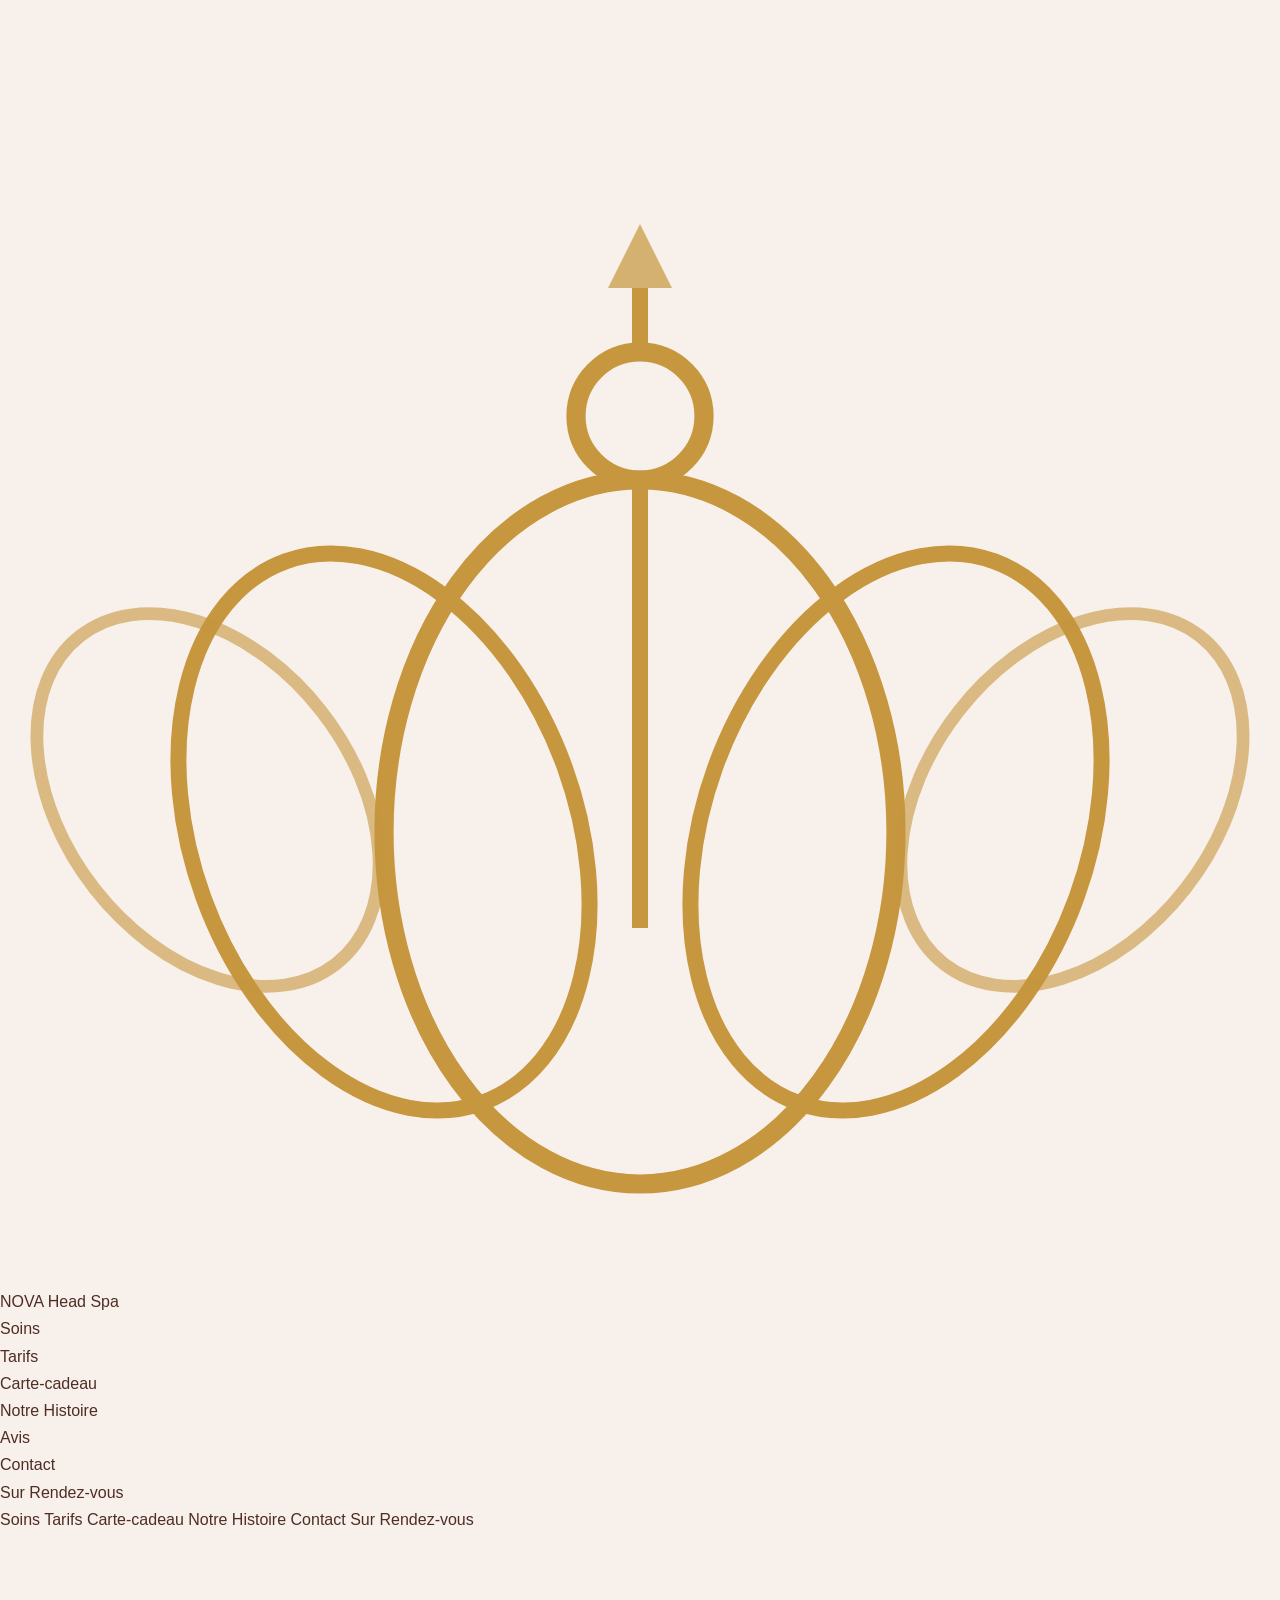
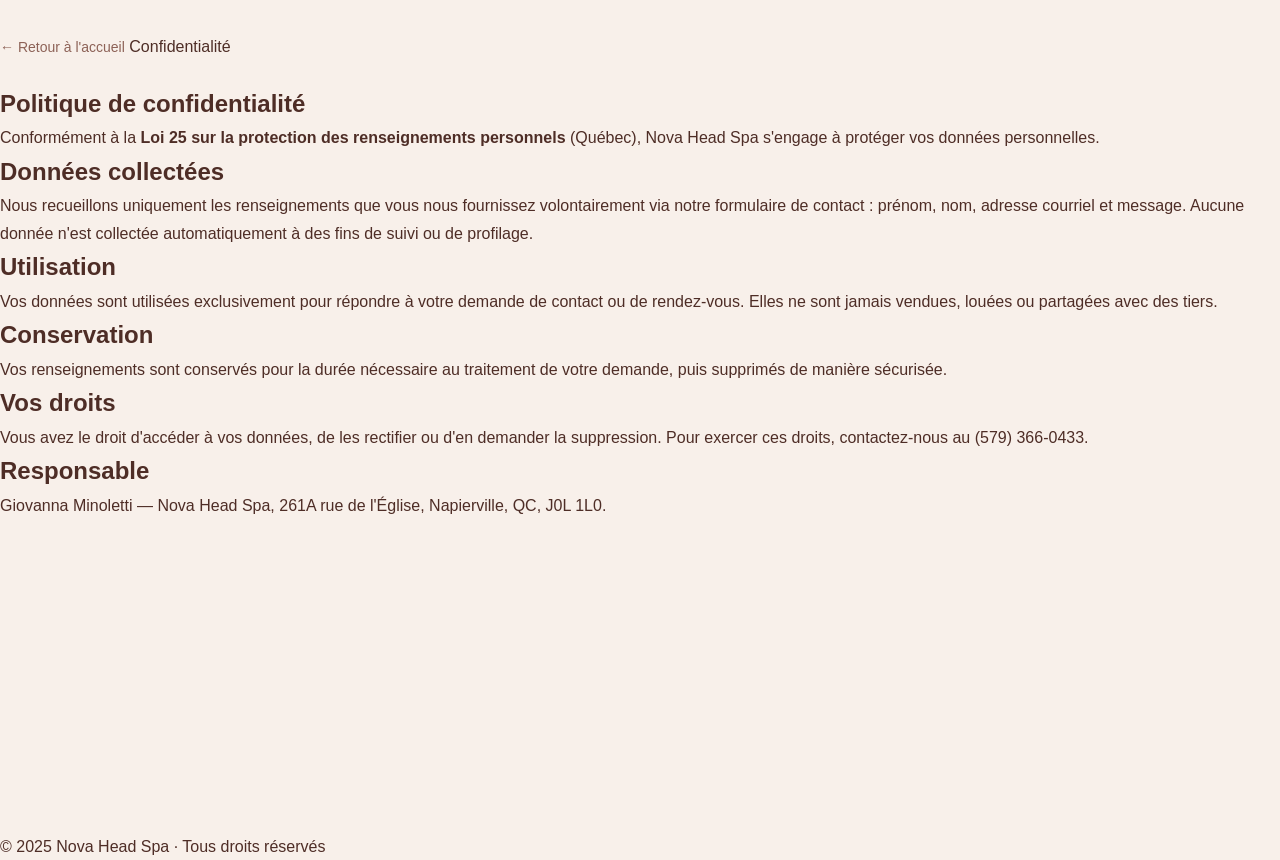
==== confidentialite.html @ 14bf9e66 "Redesign complet Nova Head Spa v3 - Hero vidéo cinématique head spa (autoplay, loop, muted) - Palett" ====
<!DOCTYPE html>
<html lang="fr">
<head>
<meta charset="UTF-8">
<meta name="viewport" content="width=device-width, initial-scale=1.0">
<title>Politique de confidentialité | Nova Head Spa</title>
<meta name="description" content="Politique de confidentialité de Nova Head Spa — Conformité Loi 25 (Québec). Protection de vos renseignements personnels.">
<link rel="preconnect" href="https://fonts.googleapis.com">
<link href="https://fonts.googleapis.com/css2?family=Playfair+Display:ital,wght@0,400;0,600;0,700;1,400&family=Great+Vibes&family=Josefin+Sans:wght@100;200;300;400&display=swap" rel="stylesheet">
<link rel="stylesheet" href="css/style.css">
</head>
<body>

<a href="#main-content" class="skip-link">Aller au contenu principal</a>

<!-- NAV -->
<nav id="nav" class="scrolled" aria-label="Navigation principale">
  <a href="index.html" class="nav-brand" aria-label="Nova Head Spa — Accueil">
    <div class="nav-lotus">
      <svg viewBox="0 0 80 80" fill="none" xmlns="http://www.w3.org/2000/svg" aria-hidden="true">
        <ellipse cx="40" cy="52" rx="16" ry="22" fill="none" stroke="#C6973F" stroke-width="1.2"/>
        <ellipse cx="24" cy="52" rx="12" ry="18" transform="rotate(-20 24 52)" fill="none" stroke="#C6973F" stroke-width="1"/>
        <ellipse cx="56" cy="52" rx="12" ry="18" transform="rotate(20 56 52)" fill="none" stroke="#C6973F" stroke-width="1"/>
        <ellipse cx="13" cy="50" rx="9" ry="13" transform="rotate(-38 13 50)" fill="none" stroke="#C6973F" stroke-width="0.8" opacity="0.6"/>
        <ellipse cx="67" cy="50" rx="9" ry="13" transform="rotate(38 67 50)" fill="none" stroke="#C6973F" stroke-width="0.8" opacity="0.6"/>
        <line x1="40" y1="30" x2="40" y2="58" stroke="#C6973F" stroke-width="1"/>
        <circle cx="40" cy="26" r="4" fill="none" stroke="#C6973F" stroke-width="1.2"/>
        <line x1="40" y1="22" x2="40" y2="18" stroke="#C6973F" stroke-width="1"/>
        <polygon points="40,14 42,18 38,18" fill="#C6973F" opacity="0.7"/>
      </svg>
    </div>
    <div class="nav-wordmark">
      <span class="nav-nova">NOVA</span>
      <span class="nav-headspa">Head Spa</span>
    </div>
  </a>
  <ul class="nav-links">
    <li><a href="index.html#services">Soins</a></li>
    <li><a href="index.html#tarifs">Tarifs</a></li>
    <li><a href="index.html#cadeau">Carte-cadeau</a></li>
    <li><a href="index.html#apropos">Notre Histoire</a></li>
    <li><a href="index.html#temoignages">Avis</a></li>
    <li><a href="index.html#contact">Contact</a></li>
  </ul>
  <a href="index.html#reservation" class="nav-rdv">Sur Rendez-vous</a>
  <button class="nav-burger" id="burger" onclick="toggleMobile()" aria-label="Menu de navigation" aria-expanded="false" aria-controls="mobileMenu">
    <span aria-hidden="true"></span><span aria-hidden="true"></span><span aria-hidden="true"></span>
  </button>
</nav>

<!-- MOBILE MENU -->
<div class="mobile-menu" id="mobileMenu" role="dialog" aria-label="Menu de navigation" aria-hidden="true">
  <a href="index.html#services" onclick="closeMobile()">Soins</a>
  <a href="index.html#tarifs" onclick="closeMobile()">Tarifs</a>
  <a href="index.html#cadeau" onclick="closeMobile()">Carte-cadeau</a>
  <a href="index.html#apropos" onclick="closeMobile()">Notre Histoire</a>
  <a href="index.html#contact" onclick="closeMobile()">Contact</a>
  <a href="index.html#reservation" class="btn-rose" onclick="closeMobile()">Sur Rendez-vous</a>
</div>

<main id="main-content">

<section class="confidentialite-section confidentialite-page">
  <div class="confidentialite-inner">
    <a href="index.html" class="confidentialite-back">← Retour à l'accueil</a>
    <span class="section-eyebrow">Confidentialité</span>
    <h1 class="confidentialite-h2">Politique de confidentialité</h1>
    <div class="confidentialite-body">
      <p>Conformément à la <strong>Loi 25 sur la protection des renseignements personnels</strong> (Québec), Nova Head Spa s'engage à protéger vos données personnelles.</p>

      <h2 class="confidentialite-h3">Données collectées</h2>
      <p>Nous recueillons uniquement les renseignements que vous nous fournissez volontairement via notre formulaire de contact : prénom, nom, adresse courriel et message. Aucune donnée n'est collectée automatiquement à des fins de suivi ou de profilage.</p>

      <h2 class="confidentialite-h3">Utilisation</h2>
      <p>Vos données sont utilisées exclusivement pour répondre à votre demande de contact ou de rendez-vous. Elles ne sont jamais vendues, louées ou partagées avec des tiers.</p>

      <h2 class="confidentialite-h3">Conservation</h2>
      <p>Vos renseignements sont conservés pour la durée nécessaire au traitement de votre demande, puis supprimés de manière sécurisée.</p>

      <h2 class="confidentialite-h3">Vos droits</h2>
      <p>Vous avez le droit d'accéder à vos données, de les rectifier ou d'en demander la suppression. Pour exercer ces droits, contactez-nous au <a href="tel:5793660433">(579) 366-0433</a>.</p>

      <h2 class="confidentialite-h3">Responsable</h2>
      <p>Giovanna Minoletti — Nova Head Spa, 261A rue de l'Église, Napierville, QC, J0L 1L0.</p>
    </div>
  </div>
</section>

</main>

<footer>
  <div class="footer-bottom">
    <p>© 2025 Nova Head Spa · Tous droits réservés</p>
  </div>
</footer>

<script src="js/script.js" defer></script>
</body>
</html>
---- css/style.css ----
/* ============================================================
   NOVA HEAD SPA — v3 · Mobile-First
   ============================================================ */

/* ── RESET ──────────────────────────────────────────────────── */
*, *::before, *::after { margin: 0; padding: 0; box-sizing: border-box; }
html { scroll-behavior: smooth; -webkit-text-size-adjust: 100%; }
body {
  font-family: 'Inter', -apple-system, sans-serif;
  font-size: 16px;
  line-height: 1.7;
  color: #4E2D26;
  background: #F8F0EA;
  -webkit-font-smoothing: antialiased;
  overflow-x: hidden;
}
img { display: block; max-width: 100%; height: auto; }
a { text-decoration: none; color: inherit; }
ul { list-style: none; }
button { cursor: pointer; border: none; background: none; font-family: inherit; }

/* ── TOKENS ─────────────────────────────────────────────────── */
:root {
  /* Palette Nova — Rose poudré & Or champagne */
  --rose-pale:      #E8C2B8;  /* rose poudré clair */
  --nude-rose:      #D8A497;  /* nude rosé */
  --beige-sable:    #CFA08E;  /* beige sable */
  --brun-rose:      #A86F5E;  /* brun rosé doux */
  --or-champ:       #C9A062;  /* or champagne */
  --taupe:          #8D6257;  /* taupe chaud */
  --creme-pale:     #F8F0EA;  /* crème neutre chaud — moins rosé */
  --brun-accent:    #4E2D26;  /* brun foncé accent */

  /* Mapping aux variables du site */
  --bg:          var(--creme-pale);
  --bg-warm:     #EFE3DA;
  --bg-dark:     var(--brun-accent);
  --cream:       #F5EDE5;
  --blush:       var(--rose-pale);
  --rose:        var(--brun-rose);
  --rose-deep:   var(--taupe);
  --gold:        var(--or-champ);
  --gold-light:  #D4AF72;
  --gold-dark:   var(--brun-rose);
  --text:        var(--brun-accent);
  --text-muted:  var(--taupe);
  --white:       #FEFAF6;

  --font-display: 'Playfair Display', Georgia, serif;
  --font-body:    'Inter', -apple-system, sans-serif;
  --font-script:  'Great Vibes', cursive;

  --max: 1200px;
  --nav-h: 64px;
  --ease: cubic-bezier(0.4, 0, 0.2, 1);
  --ease-out: cubic-bezier(0, 0, 0.2, 1);
}

/* ── UTILITIES ──────────────────────────────────────────────── */
.container { width: 100%; max-width: var(--max); margin: 0 auto; padding: 0 16px; }
.section { padding: 64px 0; }

.section__label {
  font-size: 0.6875rem;
  font-weight: 600;
  letter-spacing: 0.2em;
  text-transform: uppercase;
  color: var(--or-champ);
  margin-bottom: 12px;
  display: block;
}
.section__label--light { color: var(--blush); }

.section__title {
  font-family: var(--font-display);
  font-size: clamp(1.75rem, 5vw, 3rem);
  font-weight: 500;
  line-height: 1.15;
  color: var(--text);
  letter-spacing: -0.01em;
}
.section__title em { font-style: italic; font-weight: 400; }

.section__header { margin-bottom: 40px; text-align: center; }

.section__subtitle {
  margin-top: 12px;
  font-size: 0.9375rem;
  color: var(--text-muted);
  line-height: 1.7;
}

/* ── ACCESSIBILITY ─────────────────────────────────────────── */
.skip-link {
  position: absolute;
  top: -100%;
  left: 16px;
  background: var(--text);
  color: var(--white);
  padding: 12px 24px;
  z-index: 10000;
  font-size: 0.875rem;
}
.skip-link:focus { top: 0; }

:focus-visible { outline: 2px solid var(--gold); outline-offset: 3px; }
:focus:not(:focus-visible) { outline: none; }

/* ── REVEAL ────────────────────────────────────────────────── */
.reveal {
  opacity: 0;
  transform: translateY(24px);
  transition: opacity 0.8s var(--ease-out), transform 0.8s var(--ease-out);
}
.reveal.visible { opacity: 1; transform: translateY(0); }

/* ── BUTTONS ───────────────────────────────────────────────── */
.btn {
  display: inline-flex;
  align-items: center;
  justify-content: center;
  gap: 8px;
  font-family: var(--font-body);
  font-size: 0.875rem;
  font-weight: 500;
  letter-spacing: 0.04em;
  padding: 14px 28px;
  border-radius: 40px;
  transition: all 0.3s var(--ease);
  white-space: nowrap;
  min-height: 44px;
}

.btn--primary { background: var(--nude-rose); color: var(--brun-accent); }
.btn--primary:hover { background: var(--brun-rose); color: var(--white); transform: translateY(-1px); }

.btn--outline { border: 1px solid var(--text); color: var(--text); background: transparent; }
.btn--outline:hover { background: var(--text); color: var(--white); }

.btn--ghost { border: 1px solid rgba(255,255,255,0.4); color: var(--white); background: transparent; }
.btn--ghost:hover { background: rgba(255,255,255,0.12); }

.btn--hero { background: var(--white); color: var(--text); padding: 16px 36px; border-radius: 40px; }
.btn--hero:hover { background: var(--blush); color: var(--text); transform: translateY(-2px); }

.btn--hero-ghost { border: 1px solid rgba(255,255,255,0.45); color: var(--white); padding: 16px 36px; background: transparent; border-radius: 40px; }
.btn--hero-ghost:hover { background: rgba(255,255,255,0.12); }

.btn--nav { background: var(--nude-rose); color: var(--brun-accent); padding: 10px 24px; font-size: 0.8125rem; border-radius: 40px; }
.btn--nav:hover { background: var(--brun-rose); color: var(--white); }

.btn--sm { padding: 10px 20px; font-size: 0.8125rem; }
.btn--lg { padding: 18px 44px; font-size: 1rem; }

/* ── NAVBAR (Mobile-first) ─────────────────────────────────── */
.navbar {
  position: fixed;
  top: 0; left: 0; width: 100%;
  z-index: 1001;
  height: var(--nav-h);
  transition: background 0.4s var(--ease), box-shadow 0.4s var(--ease);
}
.navbar.scrolled {
  background: rgba(248,240,234,0.97);
  box-shadow: 0 1px 0 rgba(78,45,38,0.06);
}

.navbar__inner {
  padding: 0 16px;
  height: 100%;
  display: flex;
  align-items: center;
  justify-content: space-between;
}

.navbar__logo { display: flex; flex-direction: column; line-height: 1; }
.navbar__logo-nova {
  font-family: var(--font-display);
  font-size: 1.3rem;
  font-weight: 700;
  letter-spacing: 0.12em;
  color: var(--white);
  transition: color 0.3s;
}
.navbar.scrolled .navbar__logo-nova { color: var(--text); }
.navbar__logo-sub {
  font-family: var(--font-body);
  font-size: 0.6rem;
  font-weight: 300;
  letter-spacing: 0.35em;
  text-transform: uppercase;
  color: rgba(255,255,255,0.7);
  transition: color 0.3s;
}
.navbar.scrolled .navbar__logo-sub { color: var(--text-muted); }

/* Hamburger */
.navbar__toggle {
  display: flex;
  flex-direction: column;
  gap: 5px;
  width: 28px;
  z-index: 1001;
  padding: 4px 0;
}
.navbar__toggle span {
  display: block;
  height: 1.5px;
  width: 100%;
  background: var(--white);
  border-radius: 2px;
  transition: all 0.3s var(--ease);
  transform-origin: center;
}
.navbar.scrolled .navbar__toggle span { background: var(--text); }
.navbar__toggle.is-active span:nth-child(1) { transform: translateY(6.5px) rotate(45deg); }
.navbar__toggle.is-active span:nth-child(2) { opacity: 0; }
.navbar__toggle.is-active span:nth-child(3) { transform: translateY(-6.5px) rotate(-45deg); }
.navbar__toggle.is-active span { background: var(--white) !important; }

/* Mobile overlay nav */
.navbar__nav {
  position: fixed;
  inset: 0;
  background: var(--bg-dark);
  display: flex;
  align-items: center;
  justify-content: center;
  transform: translateX(100%);
  transition: transform 0.4s var(--ease);
  z-index: 1000;
}
.navbar__nav.is-open { transform: translateX(0); }

.navbar__list {
  display: flex;
  flex-direction: column;
  align-items: center;
  gap: 36px;
}

.navbar__link {
  font-size: 1.4rem;
  font-weight: 400;
  color: var(--white);
  letter-spacing: 0.02em;
  position: relative;
}
.navbar__link::after {
  content: '';
  position: absolute;
  bottom: -4px; left: 0;
  width: 0; height: 1px;
  background: var(--gold);
  transition: width 0.3s var(--ease);
}
.navbar__link:hover::after { width: 100%; }

.navbar.scrolled .navbar__link { color: var(--white); }
.navbar.is-nav-open { background: var(--bg-dark) !important; box-shadow: none !important; }
.navbar.is-nav-open .navbar__logo-nova,
.navbar.is-nav-open .navbar__logo-sub { color: var(--white) !important; }

.navbar__nav .btn--nav {
  background: transparent;
  color: var(--white);
  border: 1px solid rgba(255,255,255,0.5);
}
.navbar__nav .btn--nav:hover { background: var(--gold); border-color: var(--gold); }

/* ── HERO (Mobile-first) ───────────────────────────────────── */
.hero {
  position: relative;
  width: 100%;
  height: 100vh;
  height: 100dvh;
  min-height: 580px;
  display: flex;
  align-items: flex-end;
  padding: 0 16px 48px;
}

.hero__bg {
  position: absolute;
  inset: 0;
  overflow: hidden;
}
.hero__bg-video {
  width: 100%;
  height: 100%;
  object-fit: cover;
  object-position: center;
}
.hero__bg-img {
  width: 100%;
  height: 100%;
  object-fit: cover;
  object-position: center;
}
.hero__bg-fallback { position: absolute; inset: 0; z-index: -1; }

.hero__overlay {
  position: absolute;
  inset: 0;
  background: linear-gradient(
    to top,
    rgba(90,60,55,0.72) 0%,
    rgba(90,60,55,0.28) 45%,
    rgba(90,60,55,0.10) 100%
  );
}

.hero__content {
  position: relative;
  z-index: 1;
  max-width: 800px;
}

.hero__eyebrow {
  font-size: 0.625rem;
  font-weight: 500;
  letter-spacing: 0.2em;
  text-transform: uppercase;
  color: var(--gold-light);
  margin-bottom: 16px;
}

.hero__title {
  font-family: var(--font-display);
  font-size: clamp(2.2rem, 9vw, 4rem);
  font-weight: 400;
  line-height: 1.05;
  color: var(--white);
  letter-spacing: -0.02em;
  margin-bottom: 20px;
}
.hero__title em { font-style: italic; color: var(--blush); }

.hero__subtitle {
  font-size: 0.9375rem;
  color: rgba(255,255,255,0.72);
  line-height: 1.7;
  margin-bottom: 32px;
  max-width: 440px;
}

.hero__lotus { margin-bottom: 20px; opacity: 0.7; }

.hero__actions {
  display: flex;
  flex-direction: column;
  gap: 12px;
}

.hero__scroll {
  position: absolute;
  bottom: 24px;
  right: 16px;
  z-index: 1;
}
.hero__scroll span {
  display: block;
  width: 1px;
  height: 48px;
  background: linear-gradient(to bottom, transparent, rgba(255,255,255,0.45));
  animation: scrollLine 2s ease-in-out infinite;
}
@keyframes scrollLine {
  0%   { transform: scaleY(0); transform-origin: top; }
  50%  { transform: scaleY(1); transform-origin: top; }
  51%  { transform: scaleY(1); transform-origin: bottom; }
  100% { transform: scaleY(0); transform-origin: bottom; }
}

/* ── INTRO STRIP ───────────────────────────────────────────── */
.intro-strip {
  background: var(--bg-dark);
  padding: 12px 16px;
}
.intro-strip__inner {
  display: flex;
  align-items: center;
  justify-content: center;
  gap: 8px;
  flex-wrap: wrap;
  font-size: 0.5625rem;
  font-weight: 400;
  letter-spacing: 0.18em;
  text-transform: uppercase;
  color: rgba(255,255,255,0.45);
}
.intro-strip__inner .sep { color: var(--gold); }

/* ── SERVICES (Mobile-first) ───────────────────────────────── */
.services { background: var(--bg); }

.services__inner { display: flex; flex-direction: column; gap: 32px; }

.services__header .section__title { text-align: left; }
.services__note {
  margin-top: 16px;
  font-size: 0.875rem;
  color: var(--text-muted);
  line-height: 1.7;
}

.services__list { display: flex; flex-direction: column; }

.service-item {
  padding: 24px 0;
  border-bottom: 1px solid rgba(107,88,67,0.08);
}
.service-item:first-child { border-top: 1px solid rgba(107,88,67,0.08); }

.service-item__top {
  display: flex;
  align-items: center;
  gap: 12px;
  margin-bottom: 8px;
  flex-wrap: wrap;
}

.service-item__name {
  font-family: var(--font-display);
  font-size: 1rem;
  font-weight: 500;
  color: var(--text);
}

.service-item__badge {
  font-family: var(--font-body);
  font-size: 0.5625rem;
  font-weight: 600;
  letter-spacing: 0.1em;
  text-transform: uppercase;
  color: var(--gold-dark);
  border: 1px solid var(--gold);
  padding: 2px 8px;
  margin-left: 4px;
  border-radius: 40px;
}

.service-item__line {
  flex: 1;
  height: 1px;
  background: repeating-linear-gradient(to right, rgba(107,88,67,0.1) 0px, rgba(107,88,67,0.1) 4px, transparent 4px, transparent 8px);
  min-width: 20px;
  display: none;
}

.service-item__price {
  font-family: var(--font-display);
  font-size: 1rem;
  font-weight: 500;
  color: var(--rose);
  white-space: nowrap;
  margin-left: auto;
}

.service-item__desc {
  font-size: 0.875rem;
  color: var(--text-muted);
  line-height: 1.7;
}

/* ── CTA BAND ──────────────────────────────────────────────── */
.cta-band {
  background: var(--bg-dark);
  padding: 40px 16px;
  text-align: center;
}
.cta-band__inner {
  display: flex;
  flex-direction: column;
  align-items: center;
  gap: 20px;
}
.cta-band__text {
  font-size: 0.75rem;
  letter-spacing: 0.08em;
  text-transform: uppercase;
  color: rgba(255,255,255,0.5);
  text-align: center;
}
.cta-band .btn--primary { background: var(--or-champ); color: var(--brun-accent); }
.cta-band .btn--primary:hover { background: #D4AF72; color: var(--brun-accent); }

/* ── ABOUT (Mobile-first) ──────────────────────────────────── */
.about { background: var(--bg); }

.about__inner {
  display: flex;
  flex-direction: column;
  gap: 40px;
}

.about__content p {
  font-size: 0.9375rem;
  color: var(--text-muted);
  line-height: 1.8;
  margin-bottom: 14px;
}

.about__signature {
  font-family: var(--font-script);
  font-size: 2rem;
  color: var(--rose);
  margin: 20px 0;
  opacity: 0.85;
}

.about__values { display: flex; flex-direction: column; gap: 10px; margin-top: 8px; }

.about__check {
  display: flex;
  align-items: center;
  gap: 10px;
  font-size: 0.875rem;
  color: var(--text);
}
.about__check svg { color: var(--gold); flex-shrink: 0; }

/* Salon slider */
.salon-slider { position: relative; overflow: hidden; background: var(--cream); }
.salon-slider__track { display: flex; transition: transform 0.5s var(--ease); }
.salon-slider__slide { min-width: 100%; }
.salon-slider__slide img { width: 100%; height: 280px; object-fit: cover; }

.salon-slider__controls {
  display: flex;
  align-items: center;
  justify-content: center;
  gap: 14px;
  padding: 14px;
}

.salon-slider__btn {
  width: 36px; height: 36px;
  border: 1px solid rgba(44,16,8,0.12);
  display: flex;
  align-items: center;
  justify-content: center;
  font-size: 0.875rem;
  color: var(--text-muted);
  transition: all 0.2s;
}
.salon-slider__btn:hover { border-color: var(--gold); color: var(--gold); }

.salon-slider__dots { display: flex; gap: 8px; }
.salon-slider__dot {
  width: 8px; height: 8px;
  border-radius: 50%;
  background: rgba(44,16,8,0.12);
  cursor: pointer;
  transition: background 0.3s;
}
.salon-slider__dot.active { background: var(--gold); }

/* ── TARIFS (Mobile-first) ─────────────────────────────────── */
.tarifs { background: var(--cream); }

.tarifs__grid {
  display: flex;
  flex-direction: column;
  gap: 14px;
  max-width: 900px;
  margin: 0 auto;
}

.tarif-card {
  background: var(--white);
  border: 1px solid rgba(107,90,72,0.08);
  padding: 36px 24px;
  text-align: center;
  transition: all 0.35s var(--ease);
  border-radius: 12px;
}
.tarif-card:hover { box-shadow: 0 16px 48px rgba(107,90,72,0.08); transform: translateY(-3px); }

.tarif-card--featured { background: var(--brun-accent); border: none; }
.tarif-card--featured .tarif-card__name,
.tarif-card--featured .tarif-card__price { color: #FDF5F0; }
.tarif-card--featured .tarif-card__duration { color: var(--or-champ); }
.tarif-card--featured .tarif-card__list li { color: rgba(253,245,240,0.75); }
.tarif-card--featured .tarif-card__list li::before { color: var(--or-champ); }
.tarif-card--featured .tarif-card__badge { color: var(--or-champ); border-color: var(--or-champ); }
.tarif-card--featured .btn { background: var(--nude-rose); color: var(--brun-accent); border: none; }
.tarif-card--featured .btn:hover { background: var(--rose-pale); color: var(--brun-accent); }

.tarif-card__badge {
  display: inline-block;
  font-size: 0.5625rem;
  font-weight: 600;
  letter-spacing: 0.15em;
  text-transform: uppercase;
  color: var(--gold);
  border: 1px solid var(--gold);
  padding: 3px 12px;
  margin-bottom: 16px;
}

.tarif-card__name {
  font-family: var(--font-display);
  font-size: 1.35rem;
  font-weight: 500;
  color: var(--text);
  margin-bottom: 4px;
}

.tarif-card__duration {
  font-size: 0.6875rem;
  font-weight: 500;
  letter-spacing: 0.15em;
  text-transform: uppercase;
  color: var(--text-muted);
  margin-bottom: 20px;
}

.tarif-card__price {
  font-family: var(--font-display);
  font-size: 3rem;
  font-weight: 400;
  color: var(--text);
  line-height: 1;
  margin-bottom: 28px;
}
.tarif-card__price sup { font-size: 1rem; vertical-align: super; margin-left: 2px; }

.tarif-card__list {
  text-align: left;
  display: flex;
  flex-direction: column;
  gap: 8px;
  margin-bottom: 28px;
}
.tarif-card__list li {
  font-size: 0.875rem;
  color: var(--text-muted);
  line-height: 1.6;
  padding-left: 18px;
  position: relative;
}
.tarif-card__list li::before {
  content: '—';
  position: absolute;
  left: 0;
  color: var(--gold);
  font-size: 0.7rem;
}

/* Extras */
.extras {
  max-width: 900px;
  margin: 48px auto 0;
  padding-top: 48px;
  border-top: 1px solid rgba(44,16,8,0.08);
}

.extras__title {
  font-family: var(--font-display);
  font-size: 1.3rem;
  font-style: italic;
  color: var(--text);
  text-align: center;
  margin-bottom: 24px;
}

.extras__grid { display: flex; flex-direction: column; }

.extras__item {
  display: flex;
  align-items: center;
  gap: 12px;
  padding: 14px 0;
  border-bottom: 1px solid rgba(44,16,8,0.06);
}
.extras__item:first-child { border-top: 1px solid rgba(44,16,8,0.06); }

.extras__name { font-size: 0.875rem; color: var(--text); }
.extras__line {
  flex: 1;
  height: 1px;
  background: repeating-linear-gradient(to right, rgba(44,16,8,0.08) 0px, rgba(44,16,8,0.08) 4px, transparent 4px, transparent 8px);
}
.extras__price {
  font-family: var(--font-display);
  font-size: 0.9375rem;
  color: var(--rose);
  font-style: italic;
  white-space: nowrap;
}

.extras__forfaits {
  display: flex;
  flex-direction: column;
  gap: 10px;
  margin-top: 24px;
}

.forfait {
  display: flex;
  align-items: center;
  justify-content: space-between;
  gap: 16px;
  padding: 20px 24px;
  background: var(--cream);
  border: 1px solid rgba(107,90,72,0.06);
  border-radius: 12px;
  transition: all 0.3s;
}
.forfait:hover { border-color: var(--gold); transform: translateY(-2px); }

.forfait__name {
  font-family: var(--font-display);
  font-size: 0.9375rem;
  font-weight: 500;
  color: var(--text);
  margin-bottom: 2px;
}
.forfait__desc { font-size: 0.75rem; color: var(--text-muted); }

.forfait__price {
  font-family: var(--font-display);
  font-size: 1.3rem;
  color: var(--rose);
  font-style: italic;
  white-space: nowrap;
}
.forfait__price small { font-size: 0.7rem; font-style: normal; }

/* ── BOOKING / CADEAU (Mobile-first) ───────────────────────── */
.booking {
  position: relative;
  padding: 80px 16px;
  text-align: center;
  overflow: hidden;
}

.booking__bg { position: absolute; inset: 0; overflow: hidden; }
.booking__bg img { width: 100%; height: 100%; object-fit: cover; }
.booking__overlay {
  position: absolute;
  inset: 0;
  background: linear-gradient(to right, rgba(44,16,8,0.88), rgba(44,16,8,0.75));
}

.booking__content { position: relative; z-index: 1; max-width: 600px; margin: 0 auto; }

.booking__title {
  font-family: var(--font-display);
  font-size: clamp(1.6rem, 5vw, 2.8rem);
  font-weight: 400;
  color: var(--white);
  line-height: 1.2;
  margin-bottom: 14px;
}
.booking__title em { font-style: italic; color: var(--blush); }

.booking__desc {
  font-size: 0.9375rem;
  color: rgba(255,255,255,0.65);
  line-height: 1.7;
  margin-bottom: 24px;
}

.booking__amounts {
  display: flex;
  flex-direction: column;
  align-items: center;
  gap: 8px;
  margin-bottom: 28px;
}
.booking__amounts span {
  font-size: 0.75rem;
  color: rgba(255,255,255,0.45);
  border: 1px solid rgba(255,255,255,0.12);
  padding: 7px 16px;
  transition: all 0.3s;
  width: 100%;
  max-width: 260px;
  text-align: center;
}
.booking__amounts span:hover { border-color: var(--gold); color: var(--gold); }

.booking__small {
  margin-top: 14px;
  font-size: 0.75rem;
  color: rgba(255,255,255,0.35);
}

/* ── RESERVATION (Mobile-first) ────────────────────────────── */
.reservation { background: var(--bg); }

.resa-steps {
  display: grid;
  grid-template-columns: 1fr 1fr;
  gap: 20px;
  max-width: 800px;
  margin: 0 auto 40px;
}

.resa-step { text-align: center; padding: 0 8px; }

.resa-step__num {
  font-family: var(--font-display);
  font-size: 1.6rem;
  color: var(--blush);
  font-style: italic;
  line-height: 1;
  margin-bottom: 6px;
  display: block;
}

.resa-step__text {
  font-size: 0.75rem;
  letter-spacing: 0.04em;
  color: var(--text-muted);
  line-height: 1.5;
}

.resa-cta { text-align: center; }

.resa-phone {
  margin-top: 14px;
  font-size: 0.8125rem;
  color: var(--text-muted);
}
.resa-phone a { color: var(--rose); }

/* ── CONTACT (Mobile-first) ────────────────────────────────── */
.contact { background: var(--cream); }

.contact__grid {
  display: flex;
  flex-direction: column;
  gap: 40px;
  max-width: 900px;
  margin: 0 auto;
}

.contact__info { display: flex; flex-direction: column; gap: 18px; }

.contact-row {
  display: flex;
  align-items: flex-start;
  gap: 14px;
}
.contact-row svg { color: var(--gold); flex-shrink: 0; margin-top: 2px; }
.contact-row strong {
  display: block;
  font-size: 0.625rem;
  font-weight: 600;
  letter-spacing: 0.15em;
  text-transform: uppercase;
  color: var(--text);
  margin-bottom: 3px;
}
.contact-row p { font-size: 0.875rem; color: var(--text-muted); line-height: 1.6; }
.contact-row a { color: var(--rose); }

.contact__insta {
  display: inline-flex;
  align-items: center;
  gap: 8px;
  font-size: 0.8125rem;
  color: var(--text-muted);
  transition: color 0.2s;
}
.contact__insta:hover { color: var(--rose); }
.contact__insta svg { color: var(--gold); }

/* Form */
.contact__form { display: flex; flex-direction: column; gap: 16px; }
.form-row { display: flex; flex-direction: column; gap: 16px; }
.form-group { display: flex; flex-direction: column; gap: 5px; }
.form-group label {
  font-size: 0.625rem;
  font-weight: 600;
  letter-spacing: 0.15em;
  text-transform: uppercase;
  color: var(--text);
}
.form-group input,
.form-group textarea {
  background: var(--white);
  border: 1px solid rgba(44,16,8,0.1);
  padding: 12px 14px;
  font-family: var(--font-body);
  font-size: 0.9375rem;
  color: var(--text);
  transition: border-color 0.3s;
  width: 100%;
}
.form-group input::placeholder,
.form-group textarea::placeholder { color: rgba(44,16,8,0.25); }
.form-group input:focus,
.form-group textarea:focus { border-color: var(--gold); outline: none; }
.form-group textarea { resize: vertical; min-height: 90px; }

.form-notice { font-size: 0.75rem; color: var(--text-muted); line-height: 1.5; }
.form-notice a { color: var(--rose); text-decoration: underline; }

/* ── FOOTER (Mobile-first) ─────────────────────────────────── */
.footer {
  background: var(--bg-dark);
  padding: 48px 16px 24px;
}

.footer__inner { max-width: var(--max); margin: 0 auto; text-align: center; }

.footer__logo {
  font-family: var(--font-display);
  font-size: 1.3rem;
  font-weight: 600;
  color: var(--white);
  letter-spacing: 0.08em;
  margin-bottom: 4px;
}
.footer__logo em { font-style: italic; font-weight: 400; }

.footer__tagline {
  font-size: 0.6875rem;
  letter-spacing: 0.1em;
  color: rgba(255,255,255,0.3);
  margin-bottom: 28px;
}

.footer__nav {
  display: flex;
  flex-wrap: wrap;
  justify-content: center;
  gap: 16px;
  margin-bottom: 28px;
}
.footer__nav a {
  font-size: 0.75rem;
  color: rgba(255,255,255,0.45);
  transition: color 0.2s;
}
.footer__nav a:hover { color: var(--gold); }

.footer__copy {
  font-size: 0.6875rem;
  color: rgba(255,255,255,0.2);
  border-top: 1px solid rgba(255,255,255,0.06);
  padding-top: 20px;
}

/* ── COOKIE CONSENT ────────────────────────────────────────── */
#cookie-consent {
  position: fixed;
  bottom: 12px;
  left: 12px;
  right: 12px;
  z-index: 9999;
  animation: fadeUp 0.5s var(--ease-out) 1s both;
}
@keyframes fadeUp {
  from { opacity: 0; transform: translateY(16px); }
  to   { opacity: 1; transform: translateY(0); }
}

.cookie-card {
  background: var(--white);
  border: 1px solid rgba(44,16,8,0.08);
  padding: 20px;
  max-width: 380px;
  box-shadow: 0 8px 32px rgba(44,16,8,0.1);
}
.cookie-title {
  font-family: var(--font-display);
  font-size: 0.9375rem;
  font-weight: 600;
  color: var(--text);
  margin-bottom: 6px;
}
.cookie-text { font-size: 0.75rem; color: var(--text-muted); line-height: 1.5; margin-bottom: 14px; }
.cookie-text a { color: var(--gold); text-decoration: underline; }
.cookie-actions { display: flex; gap: 8px; }

/* ── LANG TOGGLE ───────────────────────────────────────────── */
.navbar__actions { display: flex; align-items: center; gap: 12px; }

.lang-toggle {
  font-family: var(--font-body);
  font-size: 0.6875rem;
  font-weight: 600;
  letter-spacing: 0.1em;
  color: var(--white);
  border: 1px solid rgba(255,255,255,0.35);
  padding: 5px 10px;
  transition: all 0.3s;
  background: transparent;
  min-height: 32px;
}
.lang-toggle:hover { border-color: var(--gold); color: var(--gold); }
.navbar.scrolled .lang-toggle { color: var(--text); border-color: rgba(44,16,8,0.2); }
.navbar.scrolled .lang-toggle:hover { border-color: var(--gold); color: var(--gold); }

/* ── OILS SECTION ──────────────────────────────────────────── */
.oils { background: var(--cream); }

.oils__grid {
  display: grid;
  grid-template-columns: repeat(2, 1fr);
  gap: 12px;
  max-width: 800px;
  margin: 0 auto;
}

.oil-card {
  cursor: pointer;
  position: relative;
}
.oil-card input { position: absolute; opacity: 0; pointer-events: none; }

.oil-card__inner {
  background: var(--white);
  border: 1px solid rgba(107,90,72,0.06);
  padding: 24px 16px;
  text-align: center;
  transition: all 0.3s var(--ease);
  border-radius: 12px;
}
.oil-card input:checked + .oil-card__inner {
  border-color: var(--gold);
  background: linear-gradient(135deg, var(--white), rgba(198,151,63,0.06));
  box-shadow: 0 4px 20px rgba(198,151,63,0.12);
}
.oil-card:hover .oil-card__inner { border-color: var(--gold); transform: translateY(-2px); }
.oil-card input:focus-visible + .oil-card__inner { outline: 2px solid var(--gold); outline-offset: 2px; }

.oil-card__emoji { font-size: 1.5rem; display: block; margin-bottom: 10px; }

.oil-card__name {
  font-family: var(--font-display);
  font-size: 0.9375rem;
  font-weight: 500;
  color: var(--text);
  margin-bottom: 4px;
}

.oil-card__effect {
  font-size: 0.6875rem;
  color: var(--text-muted);
  letter-spacing: 0.04em;
}

.oils__selection {
  max-width: 800px;
  margin: 28px auto 0;
  text-align: center;
}

.oils__chosen {
  font-size: 0.75rem;
  font-weight: 600;
  letter-spacing: 0.12em;
  text-transform: uppercase;
  color: var(--gold);
  margin-bottom: 12px;
}

.oils__tags {
  display: flex;
  flex-wrap: wrap;
  gap: 8px;
  justify-content: center;
  margin-bottom: 12px;
}

.oils__tag {
  font-size: 0.75rem;
  color: var(--text);
  background: var(--white);
  border: 1px solid var(--gold);
  padding: 5px 14px;
}

.oils__note {
  font-size: 0.75rem;
  color: var(--text-muted);
  font-style: italic;
}

/* ── MAP LINK ──────────────────────────────────────────────── */
.contact__map-link {
  display: inline-flex;
  align-items: center;
  gap: 8px;
  font-size: 0.8125rem;
  color: var(--gold);
  font-weight: 500;
  transition: color 0.2s;
  margin-top: 4px;
}
.contact__map-link:hover { color: var(--rose); }
.contact__map-link svg { color: var(--gold); }

.footer__map {
  margin-bottom: 20px;
}
.footer__map a {
  font-size: 0.75rem;
  color: rgba(255,255,255,0.4);
  transition: color 0.2s;
}
.footer__map a:hover { color: var(--gold); }

/* ── CONFIDENTIALITE ───────────────────────────────────────── */
.confidentialite-page { padding-top: 100px; min-height: 100vh; }
.confidentialite-back {
  display: inline-block;
  font-size: 0.875rem;
  color: var(--text-muted);
  margin-bottom: 24px;
  transition: color 0.3s;
}
.confidentialite-back:hover { color: var(--gold); }


/* ============================================================
   TABLET (min-width: 768px)
   ============================================================ */
@media (min-width: 768px) {
  :root { --nav-h: 72px; }
  .container { padding: 0 32px; }
  .section { padding: 100px 0; }
  .section__header { margin-bottom: 56px; }

  /* Nav — desktop */
  .navbar__toggle { display: none; }
  .navbar__nav {
    position: static;
    background: transparent;
    transform: none;
    display: flex;
  }
  .navbar__list { flex-direction: row; gap: 28px; }
  .navbar__link {
    font-size: 0.8125rem;
    color: var(--white);
  }
  .navbar.scrolled .navbar__link { color: var(--text); }
  .navbar.scrolled .navbar__link:hover { color: var(--gold); }
  .navbar__inner { padding: 0 32px; }

  /* Hero */
  .hero { padding: 0 32px 64px; }
  .hero__actions { flex-direction: row; gap: 16px; }
  .hero__scroll { right: 32px; }

  /* Intro strip */
  .intro-strip__inner { font-size: 0.6875rem; gap: 12px; }

  /* Services — 2 col */
  .services__inner {
    display: grid;
    grid-template-columns: 1fr 1.5fr;
    gap: 64px;
    align-items: start;
  }
  .service-item__line { display: block; }
  .service-item__top { flex-wrap: nowrap; }

  /* About — 2 col */
  .about__inner {
    display: grid;
    grid-template-columns: 1fr 1fr;
    gap: 64px;
    align-items: center;
  }
  .salon-slider__slide img { height: 420px; }

  /* Tarifs — 2 col */
  .tarifs__grid { flex-direction: row; }
  .tarif-card { flex: 1; padding: 44px 36px; }

  /* Extras forfaits — 2 col */
  .extras__forfaits { flex-direction: row; }
  .forfait { flex: 1; }

  /* Booking */
  .booking { padding: 100px 32px; }
  .booking__amounts { flex-direction: row; flex-wrap: wrap; }
  .booking__amounts span { width: auto; max-width: none; }

  /* Resa steps — 4 col */
  .resa-steps { grid-template-columns: repeat(4, 1fr); gap: 0; }
  .resa-step { position: relative; }
  .resa-step::after {
    content: '';
    position: absolute;
    top: 14px; right: 0;
    width: 1px; height: 28px;
    background: rgba(44,16,8,0.1);
  }
  .resa-step:last-child::after { display: none; }

  /* Oils — 3 col */
  .oils__grid { grid-template-columns: repeat(3, 1fr); }

  /* Contact — 2 col */
  .contact__grid {
    display: grid;
    grid-template-columns: 1fr 1.2fr;
    gap: 64px;
  }
  .form-row { flex-direction: row; gap: 16px; }
  .form-row .form-group { flex: 1; }

  /* Cookie */
  #cookie-consent { right: auto; left: 24px; bottom: 24px; }
  .cookie-card { padding: 24px 28px; }
}


/* ============================================================
   DESKTOP (min-width: 1024px)
   ============================================================ */
@media (min-width: 1024px) {
  .container { padding: 0 48px; }
  .section { padding: 120px 0; }
  .section__header { margin-bottom: 64px; }

  .navbar__inner { padding: 0 48px; }
  .navbar__list { gap: 32px; }

  .hero { padding: 0 48px 64px; }

  .services__inner { gap: 80px; }
  .about__inner { gap: 80px; }
  .contact__grid { gap: 80px; }

  .salon-slider__slide img { height: 480px; }
  .tarif-card { padding: 48px 40px; }

  .booking { padding: 120px 48px; }
}
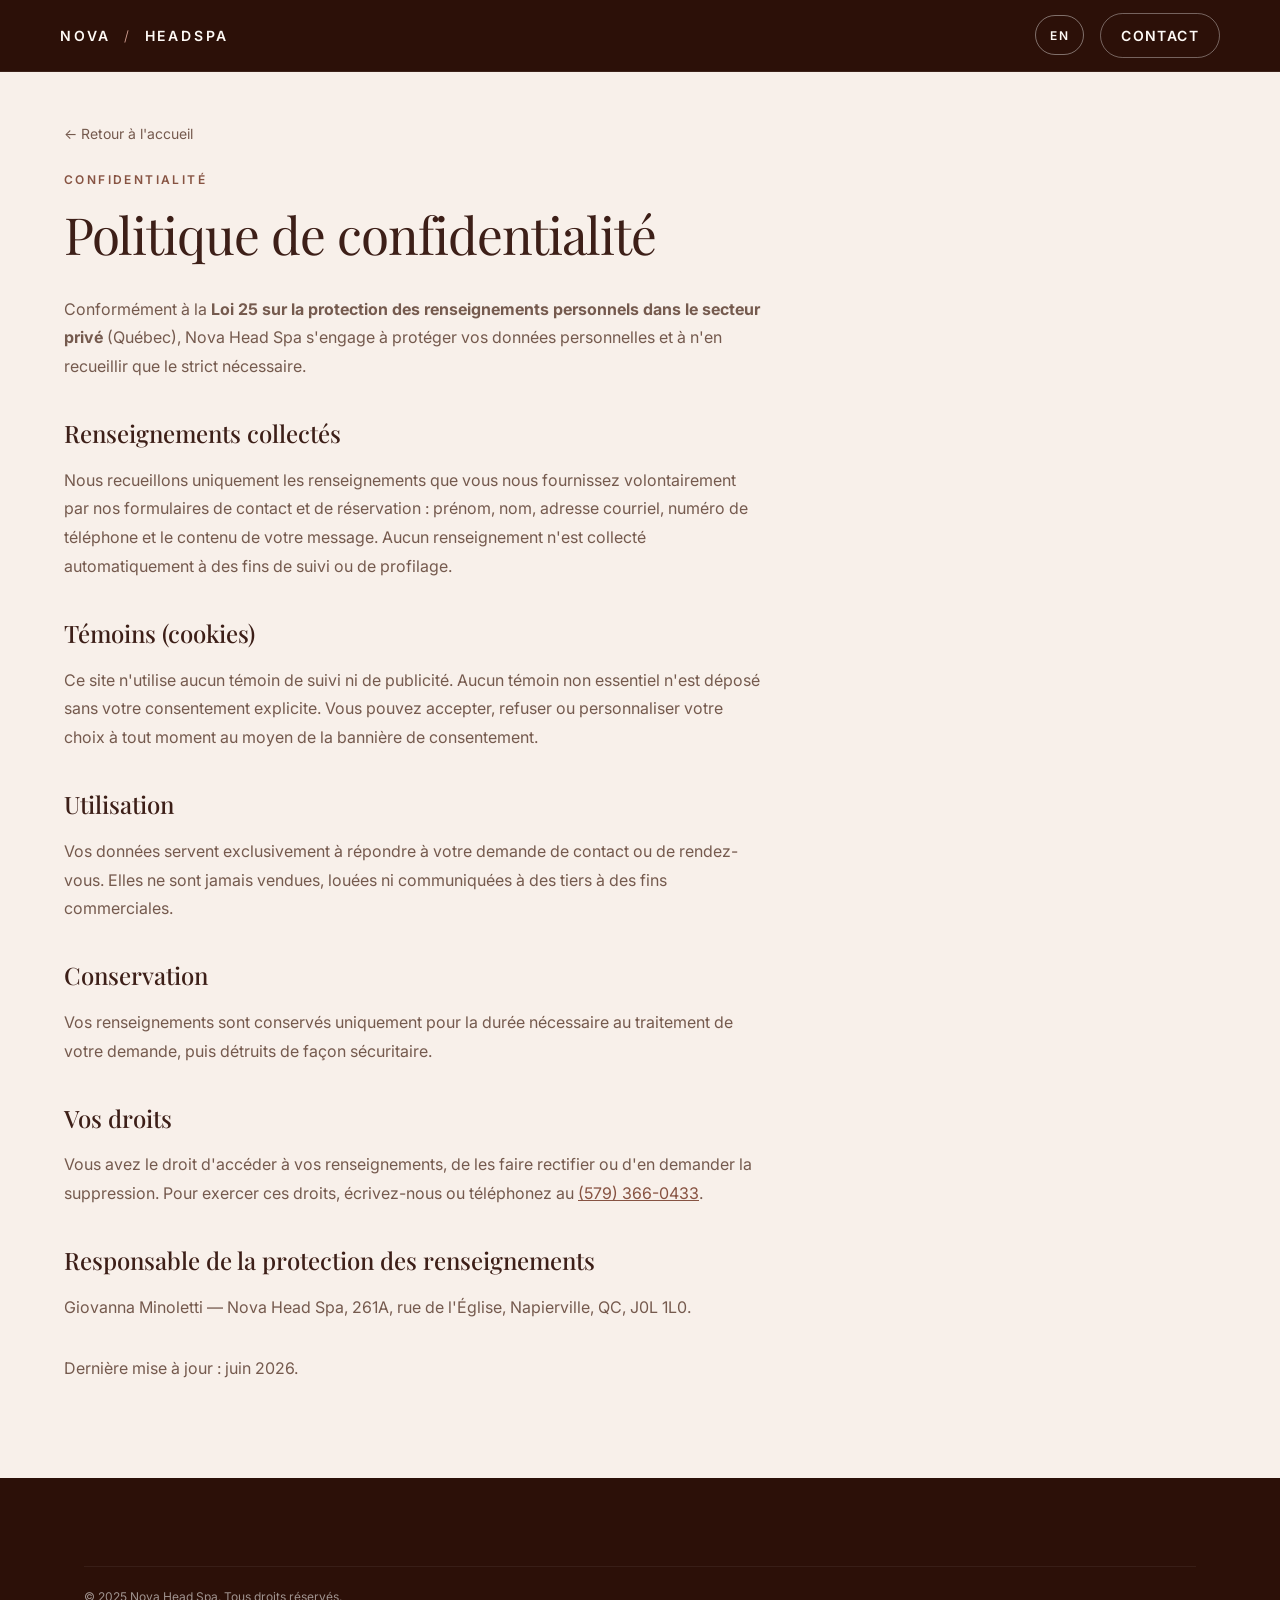
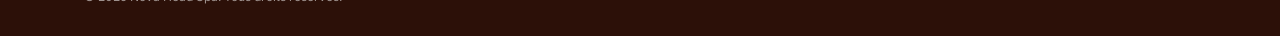
==== commit 6b36cd11: "Refonte: WCAG AA, i18n FR/EN, bannière Loi 25, mobile, style AWŪ, fusion images" ====
--- a/confidentialite.html
+++ b/confidentialite.html
@@ -3,97 +3,75 @@
 <head>
 <meta charset="UTF-8">
 <meta name="viewport" content="width=device-width, initial-scale=1.0">
-<title>Politique de confidentialité | Nova Head Spa</title>
-<meta name="description" content="Politique de confidentialité de Nova Head Spa — Conformité Loi 25 (Québec). Protection de vos renseignements personnels.">
+<title data-i18n="legal.metaTitle">Politique de confidentialité | Nova Head Spa</title>
+<meta name="description" data-i18n-content="legal.metaDesc" content="Politique de confidentialité de Nova Head Spa — conformité à la Loi 25 (Québec). Protection de vos renseignements personnels.">
+<meta name="robots" content="index, follow">
+
+<link rel="icon" type="image/svg+xml" href="data:image/svg+xml,<svg xmlns='http://www.w3.org/2000/svg' viewBox='0 0 100 100'><text y='.9em' font-size='90'>🌸</text></svg>">
 <link rel="preconnect" href="https://fonts.googleapis.com">
-<link href="https://fonts.googleapis.com/css2?family=Playfair+Display:ital,wght@0,400;0,600;0,700;1,400&family=Great+Vibes&family=Josefin+Sans:wght@100;200;300;400&display=swap" rel="stylesheet">
+<link rel="preconnect" href="https://fonts.gstatic.com" crossorigin>
+<link href="https://fonts.googleapis.com/css2?family=Playfair+Display:ital,wght@0,400;0,500;0,600;0,700;1,400;1,500&family=Inter:wght@300;400;500;600&family=Great+Vibes&display=swap" rel="stylesheet">
 <link rel="stylesheet" href="css/style.css">
 </head>
 <body>
 
-<a href="#main-content" class="skip-link">Aller au contenu principal</a>
+<a href="#main-content" class="skip-link" data-i18n="a11y.skip">Aller au contenu principal</a>
 
-<!-- NAV -->
-<nav id="nav" class="scrolled" aria-label="Navigation principale">
-  <a href="index.html" class="nav-brand" aria-label="Nova Head Spa — Accueil">
-    <div class="nav-lotus">
-      <svg viewBox="0 0 80 80" fill="none" xmlns="http://www.w3.org/2000/svg" aria-hidden="true">
-        <ellipse cx="40" cy="52" rx="16" ry="22" fill="none" stroke="#C6973F" stroke-width="1.2"/>
-        <ellipse cx="24" cy="52" rx="12" ry="18" transform="rotate(-20 24 52)" fill="none" stroke="#C6973F" stroke-width="1"/>
-        <ellipse cx="56" cy="52" rx="12" ry="18" transform="rotate(20 56 52)" fill="none" stroke="#C6973F" stroke-width="1"/>
-        <ellipse cx="13" cy="50" rx="9" ry="13" transform="rotate(-38 13 50)" fill="none" stroke="#C6973F" stroke-width="0.8" opacity="0.6"/>
-        <ellipse cx="67" cy="50" rx="9" ry="13" transform="rotate(38 67 50)" fill="none" stroke="#C6973F" stroke-width="0.8" opacity="0.6"/>
-        <line x1="40" y1="30" x2="40" y2="58" stroke="#C6973F" stroke-width="1"/>
-        <circle cx="40" cy="26" r="4" fill="none" stroke="#C6973F" stroke-width="1.2"/>
-        <line x1="40" y1="22" x2="40" y2="18" stroke="#C6973F" stroke-width="1"/>
-        <polygon points="40,14 42,18 38,18" fill="#C6973F" opacity="0.7"/>
-      </svg>
+<header id="navbar" class="navbar scrolled">
+  <div class="navbar__inner container">
+    <a href="index.html" class="navbar__logo" data-i18n-aria-label="nav.logoAria" aria-label="Nova Head Spa — Accueil">
+      <span class="navbar__logo-text">NOVA <span class="navbar__logo-sep">/</span> HEADSPA</span>
+    </a>
+    <div class="navbar__actions">
+      <button type="button" class="lang-switch" id="lang-switch" data-i18n-aria-label="nav.langAria" aria-label="Switch to English">EN</button>
+      <a href="index.html#contact" class="navbar__cta" data-i18n="nav.contact">Contact</a>
     </div>
-    <div class="nav-wordmark">
-      <span class="nav-nova">NOVA</span>
-      <span class="nav-headspa">Head Spa</span>
-    </div>
-  </a>
-  <ul class="nav-links">
-    <li><a href="index.html#services">Soins</a></li>
-    <li><a href="index.html#tarifs">Tarifs</a></li>
-    <li><a href="index.html#cadeau">Carte-cadeau</a></li>
-    <li><a href="index.html#apropos">Notre Histoire</a></li>
-    <li><a href="index.html#temoignages">Avis</a></li>
-    <li><a href="index.html#contact">Contact</a></li>
-  </ul>
-  <a href="index.html#reservation" class="nav-rdv">Sur Rendez-vous</a>
-  <button class="nav-burger" id="burger" onclick="toggleMobile()" aria-label="Menu de navigation" aria-expanded="false" aria-controls="mobileMenu">
-    <span aria-hidden="true"></span><span aria-hidden="true"></span><span aria-hidden="true"></span>
-  </button>
-</nav>
-
-<!-- MOBILE MENU -->
-<div class="mobile-menu" id="mobileMenu" role="dialog" aria-label="Menu de navigation" aria-hidden="true">
-  <a href="index.html#services" onclick="closeMobile()">Soins</a>
-  <a href="index.html#tarifs" onclick="closeMobile()">Tarifs</a>
-  <a href="index.html#cadeau" onclick="closeMobile()">Carte-cadeau</a>
-  <a href="index.html#apropos" onclick="closeMobile()">Notre Histoire</a>
-  <a href="index.html#contact" onclick="closeMobile()">Contact</a>
-  <a href="index.html#reservation" class="btn-rose" onclick="closeMobile()">Sur Rendez-vous</a>
-</div>
+  </div>
+</header>
 
 <main id="main-content">
+<section class="legal">
+  <div class="container">
+    <a href="index.html" class="legal__back" data-i18n="legal.back">← Retour à l'accueil</a>
+    <p class="section__label" data-i18n="legal.eyebrow">Confidentialité</p>
+    <h1 class="section__title legal__title" data-i18n="legal.title">Politique de confidentialité</h1>
 
-<section class="confidentialite-section confidentialite-page">
-  <div class="confidentialite-inner">
-    <a href="index.html" class="confidentialite-back">← Retour à l'accueil</a>
-    <span class="section-eyebrow">Confidentialité</span>
-    <h1 class="confidentialite-h2">Politique de confidentialité</h1>
-    <div class="confidentialite-body">
-      <p>Conformément à la <strong>Loi 25 sur la protection des renseignements personnels</strong> (Québec), Nova Head Spa s'engage à protéger vos données personnelles.</p>
+    <div class="legal__body">
+      <p data-i18n="legal.intro">Conformément à la <strong>Loi 25 sur la protection des renseignements personnels dans le secteur privé</strong> (Québec), Nova Head Spa s'engage à protéger vos données personnelles et à n'en recueillir que le strict nécessaire.</p>
 
-      <h2 class="confidentialite-h3">Données collectées</h2>
-      <p>Nous recueillons uniquement les renseignements que vous nous fournissez volontairement via notre formulaire de contact : prénom, nom, adresse courriel et message. Aucune donnée n'est collectée automatiquement à des fins de suivi ou de profilage.</p>
+      <h2 data-i18n="legal.collectH">Renseignements collectés</h2>
+      <p data-i18n="legal.collectP">Nous recueillons uniquement les renseignements que vous nous fournissez volontairement par nos formulaires de contact et de réservation : prénom, nom, adresse courriel, numéro de téléphone et le contenu de votre message. Aucun renseignement n'est collecté automatiquement à des fins de suivi ou de profilage.</p>
 
-      <h2 class="confidentialite-h3">Utilisation</h2>
-      <p>Vos données sont utilisées exclusivement pour répondre à votre demande de contact ou de rendez-vous. Elles ne sont jamais vendues, louées ou partagées avec des tiers.</p>
+      <h2 data-i18n="legal.cookiesH">Témoins (cookies)</h2>
+      <p data-i18n="legal.cookiesP">Ce site n'utilise aucun témoin de suivi ni de publicité. Aucun témoin non essentiel n'est déposé sans votre consentement explicite. Vous pouvez accepter, refuser ou personnaliser votre choix à tout moment au moyen de la bannière de consentement.</p>
 
-      <h2 class="confidentialite-h3">Conservation</h2>
-      <p>Vos renseignements sont conservés pour la durée nécessaire au traitement de votre demande, puis supprimés de manière sécurisée.</p>
+      <h2 data-i18n="legal.useH">Utilisation</h2>
+      <p data-i18n="legal.useP">Vos données servent exclusivement à répondre à votre demande de contact ou de rendez-vous. Elles ne sont jamais vendues, louées ni communiquées à des tiers à des fins commerciales.</p>
 
-      <h2 class="confidentialite-h3">Vos droits</h2>
-      <p>Vous avez le droit d'accéder à vos données, de les rectifier ou d'en demander la suppression. Pour exercer ces droits, contactez-nous au <a href="tel:5793660433">(579) 366-0433</a>.</p>
+      <h2 data-i18n="legal.keepH">Conservation</h2>
+      <p data-i18n="legal.keepP">Vos renseignements sont conservés uniquement pour la durée nécessaire au traitement de votre demande, puis détruits de façon sécuritaire.</p>
 
-      <h2 class="confidentialite-h3">Responsable</h2>
-      <p>Giovanna Minoletti — Nova Head Spa, 261A rue de l'Église, Napierville, QC, J0L 1L0.</p>
+      <h2 data-i18n="legal.rightsH">Vos droits</h2>
+      <p data-i18n="legal.rightsP">Vous avez le droit d'accéder à vos renseignements, de les faire rectifier ou d'en demander la suppression. Pour exercer ces droits, écrivez-nous ou téléphonez au <a href="tel:5793660433">(579) 366-0433</a>.</p>
+
+      <h2 data-i18n="legal.respH">Responsable de la protection des renseignements</h2>
+      <p data-i18n="legal.respP">Giovanna Minoletti — Nova Head Spa, 261A, rue de l'Église, Napierville, QC, J0L 1L0.</p>
+
+      <p class="legal__updated" data-i18n="legal.updated">Dernière mise à jour : juin 2026.</p>
     </div>
   </div>
 </section>
-
 </main>
 
-<footer>
-  <div class="footer-bottom">
-    <p>© 2025 Nova Head Spa · Tous droits réservés</p>
+<footer class="footer" data-nav="dark">
+  <div class="container">
+    <div class="footer__bottom">
+      <p data-i18n="footer.copyright">&copy; 2025 Nova Head Spa. Tous droits réservés.</p>
+    </div>
   </div>
 </footer>
 
+<script src="js/i18n.js" defer></script>
 <script src="js/script.js" defer></script>
 </body>
 </html>
--- a/css/style.css
+++ b/css/style.css
@@ -1,5 +1,5 @@
 /* ============================================================
-   NOVA HEAD SPA — v3 · Mobile-First
+   NOVA HEAD SPA — v4 · Editorial Redesign · Mobile-First
    ============================================================ */
 
 /* ── RESET ──────────────────────────────────────────────────── */
@@ -9,10 +9,10 @@
   font-family: 'Inter', -apple-system, sans-serif;
   font-size: 16px;
   line-height: 1.7;
-  color: #4E2D26;
+  color: #3D1F18;
   background: #F8F0EA;
   -webkit-font-smoothing: antialiased;
-  overflow-x: hidden;
+  overflow-x: clip; /* clip (not hidden) avoids making <body> a scroll container, which broke window.scrollTo */
 }
 img { display: block; max-width: 100%; height: auto; }
 a { text-decoration: none; color: inherit; }
@@ -21,1102 +21,807 @@
 
 /* ── TOKENS ─────────────────────────────────────────────────── */
 :root {
-  /* Palette Nova — Rose poudré & Or champagne */
-  --rose-pale:      #E8C2B8;  /* rose poudré clair */
-  --nude-rose:      #D8A497;  /* nude rosé */
-  --beige-sable:    #CFA08E;  /* beige sable */
-  --brun-rose:      #A86F5E;  /* brun rosé doux */
-  --or-champ:       #C9A062;  /* or champagne */
-  --taupe:          #8D6257;  /* taupe chaud */
-  --creme-pale:     #F8F0EA;  /* crème neutre chaud — moins rosé */
-  --brun-accent:    #4E2D26;  /* brun foncé accent */
-
-  /* Mapping aux variables du site */
-  --bg:          var(--creme-pale);
-  --bg-warm:     #EFE3DA;
-  --bg-dark:     var(--brun-accent);
-  --cream:       #F5EDE5;
-  --blush:       var(--rose-pale);
-  --rose:        var(--brun-rose);
-  --rose-deep:   var(--taupe);
-  --gold:        var(--or-champ);
-  --gold-light:  #D4AF72;
-  --gold-dark:   var(--brun-rose);
-  --text:        var(--brun-accent);
-  --text-muted:  var(--taupe);
-  --white:       #FEFAF6;
+  --rose:         #875342;  /* text/links — AA on cream 5.6:1, white 6.0:1, card-bg 4.8:1 */
+  --rose-light:   #D8A497;  /* accent on dark only — AA on brown-dark 8.2:1 */
+  --rose-pale:    #E8C2B8;  /* accent on dark only — AA on brown-dark 10.8:1 */
+  --gold:         #C9A062;  /* decorative fills only — not for text (fails AA on cream) */
+  --cream:        #F8F0EA;
+  --cream-warm:   #F2E4DA;
+  --brown:        #3D1F18;
+  --brown-dark:   #2C1008;
+  --white:        #FEFAF6;
+  --text:         #3D1F18;  /* on cream 13.2:1 */
+  --text-muted:   #755A4E;  /* on cream 5.60:1 */
 
   --font-display: 'Playfair Display', Georgia, serif;
   --font-body:    'Inter', -apple-system, sans-serif;
   --font-script:  'Great Vibes', cursive;
 
-  --max: 1200px;
+  /* Typographic scale — Major Third (1.25) · min 12px for decorative labels only */
+  --fs-xs:    0.75rem;    /* 12px — labels uppercase décoratifs SEULEMENT */
+  --fs-sm:    0.875rem;   /* 14px — petits textes UI, badges */
+  --fs-base:  1rem;       /* 16px — corps de texte */
+  --fs-md:    1.125rem;   /* 18px — corps large, descriptions */
+  --fs-lg:    1.25rem;    /* 20px — sous-titres */
+  --fs-xl:    1.5rem;     /* 24px — h3, card titles */
+  --fs-2xl:   2rem;       /* 32px — h2 */
+  --fs-3xl:   clamp(2rem, 5vw, 3.2rem);  /* h1 sections */
+  --fs-hero:  clamp(2.75rem, 9vw, 4.75rem); /* hero title */
+
+  /* Spacing — 8px base grid (with a 4px half-step). Vertical rhythm and
+     layout gaps draw from this scale so spacing stays consistent. */
+  --space-1:  0.25rem;  /*  4px */
+  --space-2:  0.5rem;   /*  8px */
+  --space-3:  0.75rem;  /* 12px */
+  --space-4:  1rem;     /* 16px */
+  --space-6:  1.5rem;   /* 24px */
+  --space-8:  2rem;     /* 32px */
+  --space-12: 3rem;     /* 48px */
+  --space-16: 4rem;     /* 64px */
+  --space-20: 5rem;     /* 80px */
+  --space-24: 6rem;     /* 96px */
+  --space-30: 7.5rem;   /* 120px */
+  --space-35: 8.75rem;  /* 140px */
+
+  --max: 1280px;
   --nav-h: 64px;
   --ease: cubic-bezier(0.4, 0, 0.2, 1);
   --ease-out: cubic-bezier(0, 0, 0.2, 1);
+  --radius: 16px;
 }
 
 /* ── UTILITIES ──────────────────────────────────────────────── */
-.container { width: 100%; max-width: var(--max); margin: 0 auto; padding: 0 16px; }
-.section { padding: 64px 0; }
+.container { width: 100%; max-width: var(--max); margin: 0 auto; padding: 0 var(--space-4); }
+.section { padding: var(--space-24) 0; }
 
 .section__label {
-  font-size: 0.6875rem;
+  font-size: var(--fs-xs);
   font-weight: 600;
   letter-spacing: 0.2em;
   text-transform: uppercase;
-  color: var(--or-champ);
-  margin-bottom: 12px;
+  color: var(--rose);
+  margin-bottom: var(--space-4);
   display: block;
 }
-.section__label--light { color: var(--blush); }
+.section__label--light { color: var(--rose-pale); }
 
 .section__title {
   font-family: var(--font-display);
-  font-size: clamp(1.75rem, 5vw, 3rem);
-  font-weight: 500;
-  line-height: 1.15;
+  font-size: var(--fs-3xl);
+  font-weight: 400;
+  line-height: 1.1;
   color: var(--text);
-  letter-spacing: -0.01em;
-}
-.section__title em { font-style: italic; font-weight: 400; }
-
-.section__header { margin-bottom: 40px; text-align: center; }
-
-.section__subtitle {
-  margin-top: 12px;
-  font-size: 0.9375rem;
-  color: var(--text-muted);
-  line-height: 1.7;
-}
+  letter-spacing: -0.02em;
+}
+.section__title em { font-style: italic; color: var(--rose); font-weight: 400; }
+
+.section__header { margin-bottom: var(--space-12); text-align: center; }
 
 /* ── ACCESSIBILITY ─────────────────────────────────────────── */
 .skip-link {
-  position: absolute;
-  top: -100%;
-  left: 16px;
-  background: var(--text);
-  color: var(--white);
-  padding: 12px 24px;
-  z-index: 10000;
-  font-size: 0.875rem;
+  position: absolute; top: -100%; left: 16px;
+  background: var(--text); color: var(--white);
+  padding: 12px 24px; z-index: 10000; font-size: var(--fs-sm);
 }
 .skip-link:focus { top: 0; }
-
-:focus-visible { outline: 2px solid var(--gold); outline-offset: 3px; }
+:focus-visible { outline: 2px solid var(--rose); outline-offset: 3px; }
 :focus:not(:focus-visible) { outline: none; }
 
 /* ── REVEAL ────────────────────────────────────────────────── */
 .reveal {
-  opacity: 0;
-  transform: translateY(24px);
+  opacity: 0; transform: translateY(24px);
   transition: opacity 0.8s var(--ease-out), transform 0.8s var(--ease-out);
 }
 .reveal.visible { opacity: 1; transform: translateY(0); }
+
+/* Respect users who ask for reduced motion */
+@media (prefers-reduced-motion: reduce) {
+  *, *::before, *::after {
+    animation-duration: 0.01ms !important;
+    animation-iteration-count: 1 !important;
+    transition-duration: 0.01ms !important;
+    scroll-behavior: auto !important;
+  }
+  .reveal { opacity: 1; transform: none; }
+}
 
 /* ── BUTTONS ───────────────────────────────────────────────── */
 .btn {
-  display: inline-flex;
-  align-items: center;
-  justify-content: center;
-  gap: 8px;
-  font-family: var(--font-body);
-  font-size: 0.875rem;
-  font-weight: 500;
-  letter-spacing: 0.04em;
-  padding: 14px 28px;
-  border-radius: 40px;
-  transition: all 0.3s var(--ease);
-  white-space: nowrap;
-  min-height: 44px;
-}
-
-.btn--primary { background: var(--nude-rose); color: var(--brun-accent); }
-.btn--primary:hover { background: var(--brun-rose); color: var(--white); transform: translateY(-1px); }
-
-.btn--outline { border: 1px solid var(--text); color: var(--text); background: transparent; }
+  display: inline-flex; align-items: center; justify-content: center; gap: 8px;
+  font-family: var(--font-body); font-size: var(--fs-sm); font-weight: 600;
+  letter-spacing: 0.08em; text-transform: uppercase;
+  padding: var(--space-4) var(--space-8); border-radius: 40px;
+  transition: all 0.3s var(--ease); white-space: nowrap; min-height: 48px;
+}
+.btn--dark { background: var(--brown-dark); color: var(--white); }
+.btn--dark:hover { background: var(--brown); transform: translateY(-1px); }
+.btn--outline-dark { border: 1.5px solid var(--brown); color: var(--brown); background: transparent; }
+.btn--outline-dark:hover { background: var(--brown); color: var(--white); }
+.btn--cream { background: var(--cream); color: var(--brown); }
+.btn--cream:hover { background: var(--white); transform: translateY(-1px); }
+.btn--accent { background: var(--rose-light); color: var(--brown-dark); }
+.btn--accent:hover { background: var(--rose-pale); transform: translateY(-1px); }
+.btn--primary { background: var(--rose-light); color: var(--brown); }
+.btn--primary:hover { background: var(--rose); color: var(--white); }
+.btn--outline { border: 1.5px solid var(--text); color: var(--text); background: transparent; }
 .btn--outline:hover { background: var(--text); color: var(--white); }
-
-.btn--ghost { border: 1px solid rgba(255,255,255,0.4); color: var(--white); background: transparent; }
-.btn--ghost:hover { background: rgba(255,255,255,0.12); }
-
-.btn--hero { background: var(--white); color: var(--text); padding: 16px 36px; border-radius: 40px; }
-.btn--hero:hover { background: var(--blush); color: var(--text); transform: translateY(-2px); }
-
-.btn--hero-ghost { border: 1px solid rgba(255,255,255,0.45); color: var(--white); padding: 16px 36px; background: transparent; border-radius: 40px; }
-.btn--hero-ghost:hover { background: rgba(255,255,255,0.12); }
-
-.btn--nav { background: var(--nude-rose); color: var(--brun-accent); padding: 10px 24px; font-size: 0.8125rem; border-radius: 40px; }
-.btn--nav:hover { background: var(--brun-rose); color: var(--white); }
-
-.btn--sm { padding: 10px 20px; font-size: 0.8125rem; }
-.btn--lg { padding: 18px 44px; font-size: 1rem; }
-
-/* ── NAVBAR (Mobile-first) ─────────────────────────────────── */
+.btn--sm { padding: 10px 20px; font-size: var(--fs-sm); min-height: 44px; }
+.btn--lg { padding: 18px 40px; font-size: var(--fs-sm); }
+.btn--full { width: 100%; }
+
+/* ── NAVBAR ────────────────────────────────────────────────── */
 .navbar {
-  position: fixed;
-  top: 0; left: 0; width: 100%;
-  z-index: 1001;
-  height: var(--nav-h);
-  transition: background 0.4s var(--ease), box-shadow 0.4s var(--ease);
-}
-.navbar.scrolled {
-  background: rgba(248,240,234,0.97);
-  box-shadow: 0 1px 0 rgba(78,45,38,0.06);
-}
+  position: fixed; top: 0; left: 0; width: 100%; z-index: 1001;
+  height: var(--nav-h); transition: all 0.4s var(--ease);
+  background: var(--brown-dark); backdrop-filter: blur(12px);
+  border-bottom: 1px solid rgba(255,255,255,0.08);
+}
+.navbar.scrolled { box-shadow: 0 4px 20px rgba(0,0,0,0.15); }
+.navbar.navbar--light {
+  background: rgba(255,255,255,0.92); backdrop-filter: blur(12px);
+}
+.navbar.navbar--light .navbar__logo-text { color: var(--brown-dark); }
+.navbar.navbar--light .navbar__logo-sep { color: var(--rose); }
+.navbar.navbar--light .navbar__toggle span { background: var(--brown-dark); }
+.navbar.navbar--light.scrolled { box-shadow: 0 4px 20px rgba(61,31,24,0.08); }
 
 .navbar__inner {
-  padding: 0 16px;
-  height: 100%;
-  display: flex;
-  align-items: center;
-  justify-content: space-between;
-}
-
-.navbar__logo { display: flex; flex-direction: column; line-height: 1; }
-.navbar__logo-nova {
-  font-family: var(--font-display);
-  font-size: 1.3rem;
-  font-weight: 700;
-  letter-spacing: 0.12em;
-  color: var(--white);
-  transition: color 0.3s;
-}
-.navbar.scrolled .navbar__logo-nova { color: var(--text); }
-.navbar__logo-sub {
-  font-family: var(--font-body);
-  font-size: 0.6rem;
-  font-weight: 300;
-  letter-spacing: 0.35em;
-  text-transform: uppercase;
-  color: rgba(255,255,255,0.7);
-  transition: color 0.3s;
-}
-.navbar.scrolled .navbar__logo-sub { color: var(--text-muted); }
-
-/* Hamburger */
+  padding: 0 20px; height: 100%;
+  display: flex; align-items: center; justify-content: space-between;
+}
+
+.navbar__logo { display: flex; align-items: center; }
+.navbar__logo-text {
+  font-family: var(--font-body); font-size: var(--fs-sm); font-weight: 600;
+  letter-spacing: 0.2em; text-transform: uppercase; color: var(--white);
+}
+.navbar__logo-sep { color: var(--rose-light); margin: 0 6px; font-weight: 300; }
+
 .navbar__toggle {
-  display: flex;
-  flex-direction: column;
-  gap: 5px;
-  width: 28px;
-  z-index: 1001;
-  padding: 4px 0;
+  display: flex; flex-direction: column; align-items: center; justify-content: center;
+  gap: 5px; width: 44px; height: 44px; z-index: 1001;
 }
 .navbar__toggle span {
-  display: block;
-  height: 1.5px;
-  width: 100%;
-  background: var(--white);
-  border-radius: 2px;
-  transition: all 0.3s var(--ease);
-  transform-origin: center;
-}
-.navbar.scrolled .navbar__toggle span { background: var(--text); }
+  display: block; height: 1.5px; width: 24px; background: var(--white);
+  border-radius: 2px; transition: all 0.3s var(--ease); transform-origin: center;
+}
 .navbar__toggle.is-active span:nth-child(1) { transform: translateY(6.5px) rotate(45deg); }
 .navbar__toggle.is-active span:nth-child(2) { opacity: 0; }
 .navbar__toggle.is-active span:nth-child(3) { transform: translateY(-6.5px) rotate(-45deg); }
 .navbar__toggle.is-active span { background: var(--white) !important; }
 
-/* Mobile overlay nav */
 .navbar__nav {
-  position: fixed;
-  inset: 0;
-  background: var(--bg-dark);
-  display: flex;
-  align-items: center;
-  justify-content: center;
-  transform: translateX(100%);
-  transition: transform 0.4s var(--ease);
-  z-index: 1000;
+  position: fixed; inset: 0; background: var(--brown-dark);
+  display: flex; align-items: center; justify-content: center;
+  transform: translateX(100%); transition: transform 0.4s var(--ease); z-index: 1000;
 }
 .navbar__nav.is-open { transform: translateX(0); }
-
-.navbar__list {
-  display: flex;
-  flex-direction: column;
-  align-items: center;
-  gap: 36px;
-}
-
+.navbar__list { display: flex; flex-direction: column; align-items: center; gap: 32px; }
 .navbar__link {
-  font-size: 1.4rem;
-  font-weight: 400;
-  color: var(--white);
-  letter-spacing: 0.02em;
-  position: relative;
-}
-.navbar__link::after {
+  font-size: var(--fs-lg); font-weight: 400; color: var(--white);
+  letter-spacing: 0.04em; transition: color 0.2s;
+}
+.navbar__link:hover { color: var(--rose-pale); }
+
+.navbar__actions { display: flex; align-items: center; gap: var(--space-4); }
+
+/* Language switcher */
+.lang-switch {
+  font-size: var(--fs-xs); font-weight: 600; letter-spacing: 0.12em;
+  color: var(--white); border: 1.5px solid rgba(255,255,255,0.4);
+  border-radius: 40px; padding: 8px 14px; min-height: 40px;
+  transition: all 0.3s var(--ease);
+}
+.lang-switch:hover { background: var(--white); color: var(--brown-dark); border-color: var(--white); }
+.navbar--light .lang-switch { color: var(--brown-dark); border-color: rgba(61,31,24,0.3); }
+.navbar--light .lang-switch:hover { background: var(--brown-dark); color: var(--white); border-color: var(--brown-dark); }
+.navbar.is-nav-open .lang-switch { color: var(--white); border-color: rgba(255,255,255,0.4); }
+.navbar__cta {
+  display: none; font-size: var(--fs-sm); font-weight: 600; letter-spacing: 0.1em;
+  text-transform: uppercase; color: var(--text); border: 1.5px solid var(--text);
+  padding: 10px 20px; border-radius: 40px; transition: all 0.3s;
+}
+.navbar__cta:hover { background: var(--text); color: var(--white); }
+.navbar.is-nav-open { background: var(--brown-dark) !important; }
+.navbar.is-nav-open .navbar__logo-text { color: var(--white); }
+
+/* ── HERO — split layout ──────────────────────────────────── */
+.hero {
+  display: flex; flex-direction: column;
+  min-height: 100vh; min-height: 100dvh;
+  padding-top: var(--nav-h); background: var(--cream);
+}
+.hero__image {
+  position: relative; width: 100%; height: 50vh; overflow: hidden;
+}
+.hero__image::after {
   content: '';
   position: absolute;
-  bottom: -4px; left: 0;
-  width: 0; height: 1px;
-  background: var(--gold);
-  transition: width 0.3s var(--ease);
-}
-.navbar__link:hover::after { width: 100%; }
-
-.navbar.scrolled .navbar__link { color: var(--white); }
-.navbar.is-nav-open { background: var(--bg-dark) !important; box-shadow: none !important; }
-.navbar.is-nav-open .navbar__logo-nova,
-.navbar.is-nav-open .navbar__logo-sub { color: var(--white) !important; }
-
-.navbar__nav .btn--nav {
-  background: transparent;
-  color: var(--white);
-  border: 1px solid rgba(255,255,255,0.5);
-}
-.navbar__nav .btn--nav:hover { background: var(--gold); border-color: var(--gold); }
-
-/* ── HERO (Mobile-first) ───────────────────────────────────── */
-.hero {
-  position: relative;
-  width: 100%;
-  height: 100vh;
-  height: 100dvh;
-  min-height: 580px;
-  display: flex;
-  align-items: flex-end;
-  padding: 0 16px 48px;
-}
-
-.hero__bg {
-  position: absolute;
   inset: 0;
-  overflow: hidden;
-}
-.hero__bg-video {
-  width: 100%;
-  height: 100%;
-  object-fit: cover;
-  object-position: center;
-}
-.hero__bg-img {
-  width: 100%;
-  height: 100%;
-  object-fit: cover;
-  object-position: center;
-}
-.hero__bg-fallback { position: absolute; inset: 0; z-index: -1; }
-
-.hero__overlay {
-  position: absolute;
-  inset: 0;
-  background: linear-gradient(
-    to top,
-    rgba(90,60,55,0.72) 0%,
-    rgba(90,60,55,0.28) 45%,
-    rgba(90,60,55,0.10) 100%
-  );
+  background: linear-gradient(to bottom, transparent 60%, var(--cream) 100%);
+  pointer-events: none;
+}
+.hero__img,
+.hero__video {
+  width: 100%; height: 100%; object-fit: cover; object-position: center;
 }
 
 .hero__content {
-  position: relative;
-  z-index: 1;
-  max-width: 800px;
-}
-
+  flex: 1; display: flex; flex-direction: column; justify-content: center;
+  padding: var(--space-12) var(--space-6) var(--space-16);
+}
 .hero__eyebrow {
-  font-size: 0.625rem;
-  font-weight: 500;
-  letter-spacing: 0.2em;
-  text-transform: uppercase;
-  color: var(--gold-light);
+  font-size: var(--fs-xs); font-weight: 500; letter-spacing: 0.22em;
+  text-transform: uppercase; color: var(--rose); margin-bottom: var(--space-6);
+}
+.hero__title {
+  font-family: var(--font-display); font-size: var(--fs-hero);
+  font-weight: 400; line-height: 1.05; color: var(--text);
+  letter-spacing: -0.02em; margin-bottom: var(--space-8);
+}
+.hero__title em { font-style: italic; color: var(--rose); }
+.hero__subtitle {
+  font-size: var(--fs-md); color: var(--text-muted);
+  line-height: 1.8; margin-bottom: var(--space-12); max-width: 440px;
+}
+.hero__actions { display: flex; flex-direction: column; gap: 12px; }
+
+/* ── INTRO STRIP ───────────────────────────────────────────── */
+.intro-strip { background: var(--brown-dark); padding: 14px 20px; }
+.intro-strip__inner {
+  display: flex; align-items: center; justify-content: center;
+  gap: 10px; flex-wrap: wrap;
+  font-size: var(--fs-xs); font-weight: 500; letter-spacing: 0.2em;
+  text-transform: uppercase; color: rgba(255,255,255,0.6);
+}
+.intro-strip__inner .sep { color: var(--rose); }
+
+/* ── SOINS ─────────────────────────────────────────────────── */
+.soins {
+  background: var(--brown-dark); position: relative; overflow: hidden;
+  padding: 80px 0 100px;
+}
+.soins .section__label { color: var(--rose-pale); }
+.soins .section__title { color: var(--white); }
+.soins .section__title em { color: var(--rose-light); }
+.soins .soins__header-right { color: rgba(255,255,255,0.6); }
+
+.soins::before,
+.soins::after {
+  content: ''; position: absolute; pointer-events: none;
+  width: 220px; height: 220px; opacity: 0.12;
+  background-image: url("data:image/svg+xml,%3Csvg xmlns='http://www.w3.org/2000/svg' viewBox='0 0 200 200'%3E%3Cg fill='%23E8C2B8'%3E%3Ccircle cx='100' cy='80' r='18'/%3E%3Ccircle cx='75' cy='100' r='16'/%3E%3Ccircle cx='125' cy='100' r='16'/%3E%3Ccircle cx='82' cy='125' r='14'/%3E%3Ccircle cx='118' cy='125' r='14'/%3E%3Ccircle cx='100' cy='105' r='6' fill='%23C9A062'/%3E%3Ccircle cx='55' cy='55' r='10'/%3E%3Ccircle cx='40' cy='70' r='8'/%3E%3Ccircle cx='65' cy='72' r='9'/%3E%3Ccircle cx='50' cy='62' r='4' fill='%23C9A062'/%3E%3Ccircle cx='150' cy='45' r='12'/%3E%3Ccircle cx='140' cy='60' r='10'/%3E%3Ccircle cx='160' cy='62' r='9'/%3E%3Ccircle cx='150' cy='55' r='4' fill='%23C9A062'/%3E%3Ccircle cx='30' cy='140' r='9'/%3E%3Ccircle cx='20' cy='155' r='7'/%3E%3Ccircle cx='40' cy='152' r='8'/%3E%3Ccircle cx='30' cy='148' r='3' fill='%23C9A062'/%3E%3C/g%3E%3C/svg%3E");
+  background-size: contain; background-repeat: no-repeat;
+}
+.soins::before { top: -20px; left: -40px; transform: rotate(-15deg); }
+.soins::after { bottom: -30px; right: -40px; transform: rotate(160deg); }
+
+.soins__header {
+  display: flex; flex-direction: column; gap: 16px;
+  margin-bottom: 48px;
+}
+.soins__header .section__title { text-align: left; }
+.soins__header-right {
+  font-size: var(--fs-base); color: var(--text-muted); line-height: 1.7;
+  max-width: 380px;
+}
+
+.soins__grid {
+  display: grid; grid-template-columns: 1fr; gap: 16px;
+  max-width: 1100px; margin: 0 auto;
+}
+
+.soin-card {
+  background: linear-gradient(170deg, #FAF0EB 0%, #F3DDD4 100%);
+  border: 1px solid rgba(200,144,126,0.15);
+  border-radius: var(--radius); padding: 32px 28px;
+  display: flex; flex-direction: column; cursor: pointer;
+  transition: all 0.35s var(--ease); position: relative; z-index: 1;
+}
+.soin-card:hover { box-shadow: 0 12px 40px rgba(0,0,0,0.25); transform: translateY(-3px); }
+.soin-card.is-selected { border-color: var(--rose); box-shadow: 0 8px 32px rgba(200,144,126,0.3); }
+
+.soin-card__duration {
+  display: inline-block; font-size: var(--fs-xs); font-weight: 600;
+  letter-spacing: 0.15em; text-transform: uppercase; color: var(--text-muted);
   margin-bottom: 16px;
 }
-
-.hero__title {
-  font-family: var(--font-display);
-  font-size: clamp(2.2rem, 9vw, 4rem);
-  font-weight: 400;
-  line-height: 1.05;
-  color: var(--white);
-  letter-spacing: -0.02em;
-  margin-bottom: 20px;
-}
-.hero__title em { font-style: italic; color: var(--blush); }
-
-.hero__subtitle {
-  font-size: 0.9375rem;
-  color: rgba(255,255,255,0.72);
-  line-height: 1.7;
+.soin-card__badges { display: flex; align-items: center; gap: 12px; margin-bottom: 16px; }
+.soin-card__badge {
+  font-size: var(--fs-xs); font-weight: 600; letter-spacing: 0.12em;
+  text-transform: uppercase; color: var(--rose);
+}
+.soin-card__name {
+  font-family: var(--font-display); font-size: var(--fs-xl); font-weight: 500;
+  color: var(--text); margin-bottom: 10px;
+}
+.soin-card__desc {
+  font-size: var(--fs-sm); color: var(--text-muted); line-height: 1.7; margin-bottom: 20px;
+}
+.soin-card__list {
+  display: flex; flex-direction: column; gap: 6px; margin-bottom: 24px; flex-grow: 1;
+}
+.soin-card__list li {
+  font-size: var(--fs-sm); color: var(--text-muted); padding-left: 20px;
+  position: relative; line-height: 1.5;
+}
+.soin-card__list li::before {
+  content: '—'; position: absolute; left: 0; color: var(--rose); font-size: 0.7rem;
+}
+.soin-card__bottom {
+  display: flex; align-items: center; justify-content: space-between;
+  padding-top: 20px; border-top: 1px solid rgba(61,31,24,0.06);
+}
+.soin-card__price {
+  font-family: var(--font-display); font-size: var(--fs-xl); font-weight: 400; color: var(--text);
+}
+.soin-card__cta {
+  font-size: var(--fs-sm); font-weight: 600; letter-spacing: 0.08em;
+  text-transform: uppercase; color: var(--text-muted);
+  border-bottom: 1px solid var(--text-muted); padding-bottom: 2px;
+  transition: all 0.3s;
+}
+.soin-card:hover .soin-card__cta { color: var(--rose); border-color: var(--rose); }
+.soin-card.is-selected .soin-card__cta { color: var(--rose); border-color: var(--rose); }
+
+/* Featured card (dark) */
+.soin-card--featured { background: linear-gradient(170deg, #3D1F18 0%, #2C1008 100%); border-color: rgba(200,144,126,0.2); }
+.soin-card--featured .soin-card__name,
+.soin-card--featured .soin-card__price { color: var(--white); }
+.soin-card--featured .soin-card__desc,
+.soin-card--featured .soin-card__list li { color: rgba(255,255,255,0.75); }
+.soin-card--featured .soin-card__list li::before { color: var(--rose-pale); }
+.soin-card--featured .soin-card__duration { color: rgba(255,255,255,0.5); }
+.soin-card--featured .soin-card__badge { color: var(--rose-pale); }
+.soin-card--featured .soin-card__bottom { border-color: rgba(255,255,255,0.1); }
+.soin-card--featured .soin-card__cta { color: rgba(255,255,255,0.6); border-color: rgba(255,255,255,0.4); }
+.soin-card--featured:hover .soin-card__cta { color: var(--rose-pale); border-color: var(--rose-pale); }
+.soin-card--featured:hover { border-color: var(--rose); }
+
+/* Soins footer tagline */
+.soins__footer {
+  text-align: center; margin-top: 48px; position: relative; z-index: 1;
+}
+.soins__tagline {
+  font-family: var(--font-script); font-size: clamp(1.5rem, 4vw, 2.2rem);
+  color: var(--rose-pale); letter-spacing: 0.02em;
+}
+
+/* Flower decorations on soin cards */
+.soin-card::before {
+  content: ''; position: absolute; top: -8px; right: -8px;
+  width: 60px; height: 60px; opacity: 0.15;
+  background-image: url("data:image/svg+xml,%3Csvg xmlns='http://www.w3.org/2000/svg' viewBox='0 0 80 80'%3E%3Cg fill='%23D8A497'%3E%3Ccircle cx='40' cy='25' r='12'/%3E%3Ccircle cx='28' cy='38' r='10'/%3E%3Ccircle cx='52' cy='38' r='10'/%3E%3Ccircle cx='32' cy='52' r='9'/%3E%3Ccircle cx='48' cy='52' r='9'/%3E%3Ccircle cx='40' cy='40' r='4' fill='%23C9A062'/%3E%3C/g%3E%3C/svg%3E");
+  background-size: contain; background-repeat: no-repeat;
+  pointer-events: none;
+}
+.soin-card--featured::before { opacity: 0.1; }
+
+/* Extras — horizontal */
+.soins__extras {
+  max-width: 1100px; margin: 48px auto 0;
+  padding-top: 32px;
+}
+.extras__row {
+  display: grid; grid-template-columns: 1fr; gap: 0;
+}
+.extras__item {
+  display: flex; align-items: center; justify-content: space-between;
+  padding: 14px 0; border-bottom: 1px solid rgba(61,31,24,0.06);
+}
+.extras__item:first-child { border-top: 1px solid rgba(61,31,24,0.06); }
+.extras__name { font-size: var(--fs-sm); color: var(--text); }
+.extras__price {
+  font-family: var(--font-display); font-size: var(--fs-sm);
+  color: var(--rose); font-style: italic; white-space: nowrap;
+}
+
+/* ── TÉMOIGNAGES ───────────────────────────────────────────── */
+.temoignages { background: var(--cream); }
+.temoignages__grid {
+  display: flex; flex-direction: column; gap: 16px;
+  max-width: 1100px; margin: 0 auto;
+}
+.temoignage-card {
+  background: var(--white); border: 1px solid rgba(61,31,24,0.04);
+  border-radius: var(--radius); padding: 32px 28px;
+  transition: all 0.3s var(--ease);
+}
+.temoignage-card:hover { box-shadow: 0 8px 32px rgba(61,31,24,0.06); transform: translateY(-2px); }
+.temoignage-card__stars { color: var(--rose); font-size: var(--fs-sm); letter-spacing: 2px; margin-bottom: 20px; }
+.temoignage-card__text {
+  font-size: var(--fs-base); color: var(--text-muted); line-height: 1.8;
+  font-style: italic; margin-bottom: 24px;
+}
+.temoignage-card__author {
+  display: flex; align-items: center; justify-content: space-between;
+  padding-top: 16px; border-top: 1px solid rgba(61,31,24,0.06);
+}
+.temoignage-card__name {
+  font-family: var(--font-display); font-size: 1rem; font-weight: 500; color: var(--text);
+}
+.temoignage-card__soin {
+  font-size: var(--fs-xs); font-weight: 600; letter-spacing: 0.1em;
+  text-transform: uppercase; color: var(--rose);
+}
+
+/* ── ABOUT ─────────────────────────────────────────────────── */
+.about { background: var(--cream); }
+.about__inner {
+  display: flex; flex-direction: column; gap: 40px;
+}
+.about__image-wrapper {
+  position: relative; border-radius: var(--radius); overflow: visible;
+  padding-bottom: 40px;
+}
+.about__main-img {
+  width: 100%; height: 320px; object-fit: cover;
+  border-radius: var(--radius);
+}
+.about__portrait {
+  position: absolute; bottom: -40px; right: 20px;
+  width: 120px; height: 120px; border-radius: 50%;
+  overflow: hidden; border: 4px solid var(--cream);
+  box-shadow: 0 8px 24px rgba(61,31,24,0.12);
+}
+.about__portrait img { width: 100%; height: 100%; object-fit: cover; }
+.about__content p {
+  font-size: var(--fs-base); color: var(--text-muted); line-height: 1.8; margin-bottom: 16px;
+}
+.about__values {
+  display: flex; flex-direction: column; gap: 0;
+  margin-top: 24px;
+}
+.about__value {
+  display: flex; align-items: center; gap: 12px;
+  padding: 12px 0;
+  font-size: var(--fs-base); font-weight: 500; color: var(--text);
+  border-left: 2px solid var(--rose-light); padding-left: 16px;
+}
+
+/* ── RESERVATION — dark section ───────────────────────────── */
+.reservation {
+  background: var(--brown-dark); padding: 80px 0;
+  position: relative; overflow: hidden;
+}
+.reservation::before {
+  content: ''; position: absolute; top: -120px; right: -80px;
+  width: 300px; height: 300px; border-radius: 50%;
+  background: rgba(200,144,126,0.06);
+}
+.resa__inner {
+  display: flex; flex-direction: column; gap: 48px;
+  position: relative; z-index: 1;
+}
+.resa__title {
+  font-family: var(--font-display); font-size: var(--fs-3xl);
+  font-weight: 400; line-height: 1.1; color: var(--cream);
+  margin-bottom: 16px;
+}
+.resa__title em { font-style: italic; color: var(--rose-pale); }
+.resa__desc {
+  font-size: var(--fs-base); color: rgba(255,255,255,0.55); line-height: 1.7;
   margin-bottom: 32px;
-  max-width: 440px;
-}
-
-.hero__lotus { margin-bottom: 20px; opacity: 0.7; }
-
-.hero__actions {
-  display: flex;
-  flex-direction: column;
-  gap: 12px;
-}
-
-.hero__scroll {
-  position: absolute;
-  bottom: 24px;
-  right: 16px;
-  z-index: 1;
-}
-.hero__scroll span {
-  display: block;
-  width: 1px;
-  height: 48px;
-  background: linear-gradient(to bottom, transparent, rgba(255,255,255,0.45));
-  animation: scrollLine 2s ease-in-out infinite;
-}
-@keyframes scrollLine {
-  0%   { transform: scaleY(0); transform-origin: top; }
-  50%  { transform: scaleY(1); transform-origin: top; }
-  51%  { transform: scaleY(1); transform-origin: bottom; }
-  100% { transform: scaleY(0); transform-origin: bottom; }
-}
-
-/* ── INTRO STRIP ───────────────────────────────────────────── */
-.intro-strip {
-  background: var(--bg-dark);
-  padding: 12px 16px;
-}
-.intro-strip__inner {
-  display: flex;
-  align-items: center;
-  justify-content: center;
-  gap: 8px;
-  flex-wrap: wrap;
-  font-size: 0.5625rem;
-  font-weight: 400;
-  letter-spacing: 0.18em;
-  text-transform: uppercase;
-  color: rgba(255,255,255,0.45);
-}
-.intro-strip__inner .sep { color: var(--gold); }
-
-/* ── SERVICES (Mobile-first) ───────────────────────────────── */
-.services { background: var(--bg); }
-
-.services__inner { display: flex; flex-direction: column; gap: 32px; }
-
-.services__header .section__title { text-align: left; }
-.services__note {
-  margin-top: 16px;
-  font-size: 0.875rem;
-  color: var(--text-muted);
-  line-height: 1.7;
-}
-
-.services__list { display: flex; flex-direction: column; }
-
-.service-item {
-  padding: 24px 0;
-  border-bottom: 1px solid rgba(107,88,67,0.08);
-}
-.service-item:first-child { border-top: 1px solid rgba(107,88,67,0.08); }
-
-.service-item__top {
-  display: flex;
-  align-items: center;
-  gap: 12px;
-  margin-bottom: 8px;
-  flex-wrap: wrap;
-}
-
-.service-item__name {
-  font-family: var(--font-display);
-  font-size: 1rem;
-  font-weight: 500;
-  color: var(--text);
-}
-
-.service-item__badge {
-  font-family: var(--font-body);
-  font-size: 0.5625rem;
-  font-weight: 600;
-  letter-spacing: 0.1em;
-  text-transform: uppercase;
-  color: var(--gold-dark);
-  border: 1px solid var(--gold);
-  padding: 2px 8px;
-  margin-left: 4px;
-  border-radius: 40px;
-}
-
-.service-item__line {
-  flex: 1;
-  height: 1px;
-  background: repeating-linear-gradient(to right, rgba(107,88,67,0.1) 0px, rgba(107,88,67,0.1) 4px, transparent 4px, transparent 8px);
-  min-width: 20px;
-  display: none;
-}
-
-.service-item__price {
-  font-family: var(--font-display);
-  font-size: 1rem;
-  font-weight: 500;
-  color: var(--rose);
-  white-space: nowrap;
-  margin-left: auto;
-}
-
-.service-item__desc {
-  font-size: 0.875rem;
-  color: var(--text-muted);
-  line-height: 1.7;
-}
-
-/* ── CTA BAND ──────────────────────────────────────────────── */
-.cta-band {
-  background: var(--bg-dark);
-  padding: 40px 16px;
-  text-align: center;
-}
-.cta-band__inner {
-  display: flex;
-  flex-direction: column;
-  align-items: center;
-  gap: 20px;
-}
-.cta-band__text {
-  font-size: 0.75rem;
-  letter-spacing: 0.08em;
-  text-transform: uppercase;
-  color: rgba(255,255,255,0.5);
-  text-align: center;
-}
-.cta-band .btn--primary { background: var(--or-champ); color: var(--brun-accent); }
-.cta-band .btn--primary:hover { background: #D4AF72; color: var(--brun-accent); }
-
-/* ── ABOUT (Mobile-first) ──────────────────────────────────── */
-.about { background: var(--bg); }
-
-.about__inner {
-  display: flex;
-  flex-direction: column;
-  gap: 40px;
-}
-
-.about__content p {
-  font-size: 0.9375rem;
-  color: var(--text-muted);
-  line-height: 1.8;
-  margin-bottom: 14px;
-}
-
-.about__signature {
-  font-family: var(--font-script);
-  font-size: 2rem;
-  color: var(--rose);
-  margin: 20px 0;
-  opacity: 0.85;
-}
-
-.about__values { display: flex; flex-direction: column; gap: 10px; margin-top: 8px; }
-
-.about__check {
-  display: flex;
-  align-items: center;
-  gap: 10px;
-  font-size: 0.875rem;
-  color: var(--text);
-}
-.about__check svg { color: var(--gold); flex-shrink: 0; }
-
-/* Salon slider */
-.salon-slider { position: relative; overflow: hidden; background: var(--cream); }
-.salon-slider__track { display: flex; transition: transform 0.5s var(--ease); }
-.salon-slider__slide { min-width: 100%; }
-.salon-slider__slide img { width: 100%; height: 280px; object-fit: cover; }
-
-.salon-slider__controls {
-  display: flex;
-  align-items: center;
-  justify-content: center;
-  gap: 14px;
-  padding: 14px;
-}
-
-.salon-slider__btn {
-  width: 36px; height: 36px;
-  border: 1px solid rgba(44,16,8,0.12);
-  display: flex;
-  align-items: center;
-  justify-content: center;
-  font-size: 0.875rem;
-  color: var(--text-muted);
+}
+.resa__image {
+  border-radius: var(--radius); overflow: hidden; margin-top: 8px;
+}
+.resa__image img {
+  width: 100%; height: 240px; object-fit: cover; border-radius: var(--radius);
+}
+
+/* Steps */
+.resa__step {
+  border-bottom: 1px solid rgba(255,255,255,0.08);
+  transition: all 0.3s var(--ease);
+}
+.resa__step:last-of-type { border-bottom: none; }
+.resa__step-header {
+  display: flex; align-items: flex-start; gap: 20px;
+  padding: 24px 0; cursor: pointer;
+}
+.resa__step-num {
+  font-family: var(--font-display); font-size: var(--fs-xl);
+  font-style: italic; color: var(--rose-pale); width: 40px; flex-shrink: 0;
+}
+.resa__step-title {
+  font-family: var(--font-display); font-size: var(--fs-md); font-weight: 600;
+  color: var(--white); margin-bottom: 4px;
+}
+.resa__step-sub { font-size: var(--fs-sm); color: rgba(255,255,255,0.6); }
+.resa__step-body { display: none; padding: 0 0 24px 60px; }
+.resa__step--active .resa__step-body { display: block; }
+
+/* Pills in dark context */
+.resa__pills { display: flex; flex-wrap: wrap; gap: 8px; }
+.resa__pill {
+  font-size: var(--fs-sm); font-weight: 500; padding: 10px 20px; min-height: 44px;
+  border: 1px solid rgba(255,255,255,0.15); border-radius: 30px;
+  color: rgba(255,255,255,0.7); transition: all 0.3s; background: transparent;
+}
+.resa__pill:hover { border-color: var(--rose-pale); color: var(--rose-pale); }
+.resa__pill.is-active { background: var(--rose-pale); color: var(--brown-dark); border-color: var(--rose-pale); }
+
+/* Oil chips dark */
+.resa__oils { display: grid; grid-template-columns: 1fr 1fr; gap: 8px; margin-bottom: 16px; }
+.oil-chip { cursor: pointer; position: relative; }
+.oil-chip input { position: absolute; opacity: 0; pointer-events: none; }
+.oil-chip__inner {
+  display: flex; align-items: center; gap: 8px;
+  padding: 12px 14px; border: 1px solid rgba(255,255,255,0.08);
+  border-radius: 10px; background: rgba(255,255,255,0.04); transition: all 0.3s var(--ease);
+}
+.oil-chip__icon { font-size: var(--fs-md); }
+.oil-chip__name { font-size: var(--fs-sm); font-weight: 500; color: rgba(255,255,255,0.8); }
+.oil-chip__tag { font-size: var(--fs-xs); color: rgba(255,255,255,0.6); margin-left: auto; }
+.oil-chip__detail {
+  display: block; font-size: var(--fs-sm); color: rgba(255,255,255,0.6);
+  line-height: 1.4; max-height: 0; overflow: hidden; opacity: 0;
+  padding: 0 14px; transition: all 0.3s;
+}
+.oil-chip:hover .oil-chip__inner,
+.oil-chip.is-tapped .oil-chip__inner { border-color: var(--rose-pale); }
+.oil-chip:hover .oil-chip__detail,
+.oil-chip.is-tapped .oil-chip__detail { max-height: 60px; opacity: 1; padding: 6px 14px 10px; }
+.oil-chip.is-selected .oil-chip__inner { background: var(--rose); border-color: var(--rose); }
+.oil-chip.is-selected .oil-chip__name { color: var(--white); }
+.oil-chip.is-selected .oil-chip__tag { color: rgba(255,255,255,0.7); }
+
+/* Date/time dark */
+.resa__datetime { display: flex; flex-direction: column; gap: 12px; margin-bottom: 16px; }
+.form-group--dark label {
+  font-size: var(--fs-xs); font-weight: 600; letter-spacing: 0.15em;
+  text-transform: uppercase; color: var(--rose-pale); display: block; margin-bottom: 6px;
+}
+.form-group--dark input,
+.form-group--dark textarea,
+.form-group--dark select {
+  background: rgba(255,255,255,0.06); border: 1px solid rgba(255,255,255,0.12);
+  padding: 12px 14px; font-family: var(--font-body); font-size: var(--fs-base);
+  color: var(--white); width: 100%; border-radius: 8px; transition: border-color 0.3s;
+}
+.form-group--dark input::placeholder,
+.form-group--dark textarea::placeholder { color: rgba(255,255,255,0.25); }
+.form-group--dark input:focus,
+.form-group--dark textarea:focus,
+.form-group--dark select:focus { border-color: var(--rose-pale); outline: none; }
+
+.resa__form { display: flex; flex-direction: column; gap: 14px; }
+.resa__summary {
+  background: rgba(255,255,255,0.06); border-radius: 10px;
+  padding: 14px; font-size: var(--fs-sm); color: rgba(255,255,255,0.7);
+  line-height: 1.7; display: none;
+}
+.resa__summary.is-visible { display: block; }
+.resa__summary strong { color: var(--rose-pale); }
+.resa__note {
+  font-size: var(--fs-sm); color: rgba(255,255,255,0.6); text-align: center; margin-top: var(--space-2);
+}
+.resa__note a { color: var(--rose-pale); }
+
+.resa__cta-main {
+  display: block; text-align: center; margin-top: 32px;
+}
+
+/* ── CARTE-CADEAU ──────────────────────────────────────────── */
+.gift { background: var(--cream); padding: 80px 0 60px; }
+.gift__inner {
+  display: flex; flex-direction: column; gap: 32px;
+  max-width: 1100px; margin: 0 auto;
+}
+.gift__media img { width: 100%; border-radius: 12px; display: block; }
+.gift__flip-front img,
+.gift__flip-back img { width: 100%; height: 100%; object-fit: cover; display: block; }
+
+.gift__flip {
+  perspective: 1000px; cursor: pointer;
+  max-width: 600px; margin: 32px auto 0;
+}
+.gift__flip-inner {
+  position: relative; width: 100%; aspect-ratio: 1125 / 675;
+  transition: transform 0.7s var(--ease);
+  transform-style: preserve-3d;
+}
+.gift__flip.is-flipped .gift__flip-inner { transform: rotateY(180deg); }
+.gift__flip-front,
+.gift__flip-back {
+  position: absolute; inset: 0; backface-visibility: hidden;
+  border-radius: 12px; overflow: hidden;
+  box-shadow: 0 8px 30px rgba(61,31,24,0.15);
+}
+.gift__flip-back { transform: rotateY(180deg); }
+.gift__flip-hint {
+  text-align: center; margin-top: 12px;
+  font-size: var(--fs-xs); color: var(--text-muted);
+  letter-spacing: 0.05em; transition: opacity 0.3s;
+}
+.gift__flip.is-flipped .gift__flip-hint { opacity: 0.5; }
+.gift__desc {
+  font-size: var(--fs-base); color: var(--text-muted); line-height: 1.8; margin-bottom: 24px;
+}
+.gift__options { display: flex; flex-wrap: wrap; gap: 10px; margin-bottom: 28px; }
+.gift__amount {
+  font-size: var(--fs-sm); font-weight: 500; color: var(--text);
+  border: 1px solid rgba(61,31,24,0.12); padding: 10px 20px;
+  border-radius: 30px; transition: all 0.3s; background: var(--white);
+}
+.gift__amount:hover { border-color: var(--rose); color: var(--rose); }
+.gift__actions { display: flex; flex-direction: column; gap: 12px; }
+
+/* ── CONTACT ───────────────────────────────────────────────── */
+.contact { background: var(--cream); }
+.contact__grid {
+  display: flex; flex-direction: column; gap: 48px;
+  max-width: 1100px; margin: 0 auto;
+}
+.contact__details { display: flex; flex-direction: column; gap: 24px; margin-top: 32px; }
+.contact-item__label {
+  font-size: var(--fs-xs); font-weight: 600; letter-spacing: 0.2em;
+  text-transform: uppercase; color: var(--rose); display: block; margin-bottom: 4px;
+}
+.contact-item p { font-size: var(--fs-base); color: var(--text); line-height: 1.6; }
+.contact-item a { color: var(--text); transition: color 0.2s; }
+.contact-item a:hover { color: var(--rose); }
+.contact__map-link {
+  display: inline-block; margin-top: 20px;
+  font-size: var(--fs-sm); font-weight: 600; letter-spacing: 0.06em;
+  text-transform: uppercase; color: var(--text);
+  border-bottom: 1.5px solid var(--text); padding-bottom: 4px;
   transition: all 0.2s;
 }
-.salon-slider__btn:hover { border-color: var(--gold); color: var(--gold); }
-
-.salon-slider__dots { display: flex; gap: 8px; }
-.salon-slider__dot {
-  width: 8px; height: 8px;
-  border-radius: 50%;
-  background: rgba(44,16,8,0.12);
-  cursor: pointer;
-  transition: background 0.3s;
-}
-.salon-slider__dot.active { background: var(--gold); }
-
-/* ── TARIFS (Mobile-first) ─────────────────────────────────── */
-.tarifs { background: var(--cream); }
-
-.tarifs__grid {
-  display: flex;
-  flex-direction: column;
-  gap: 14px;
-  max-width: 900px;
-  margin: 0 auto;
-}
-
-.tarif-card {
-  background: var(--white);
-  border: 1px solid rgba(107,90,72,0.08);
-  padding: 36px 24px;
-  text-align: center;
-  transition: all 0.35s var(--ease);
-  border-radius: 12px;
-}
-.tarif-card:hover { box-shadow: 0 16px 48px rgba(107,90,72,0.08); transform: translateY(-3px); }
-
-.tarif-card--featured { background: var(--brun-accent); border: none; }
-.tarif-card--featured .tarif-card__name,
-.tarif-card--featured .tarif-card__price { color: #FDF5F0; }
-.tarif-card--featured .tarif-card__duration { color: var(--or-champ); }
-.tarif-card--featured .tarif-card__list li { color: rgba(253,245,240,0.75); }
-.tarif-card--featured .tarif-card__list li::before { color: var(--or-champ); }
-.tarif-card--featured .tarif-card__badge { color: var(--or-champ); border-color: var(--or-champ); }
-.tarif-card--featured .btn { background: var(--nude-rose); color: var(--brun-accent); border: none; }
-.tarif-card--featured .btn:hover { background: var(--rose-pale); color: var(--brun-accent); }
-
-.tarif-card__badge {
-  display: inline-block;
-  font-size: 0.5625rem;
-  font-weight: 600;
-  letter-spacing: 0.15em;
-  text-transform: uppercase;
-  color: var(--gold);
-  border: 1px solid var(--gold);
-  padding: 3px 12px;
-  margin-bottom: 16px;
-}
-
-.tarif-card__name {
-  font-family: var(--font-display);
-  font-size: 1.35rem;
-  font-weight: 500;
-  color: var(--text);
-  margin-bottom: 4px;
-}
-
-.tarif-card__duration {
-  font-size: 0.6875rem;
-  font-weight: 500;
-  letter-spacing: 0.15em;
-  text-transform: uppercase;
-  color: var(--text-muted);
-  margin-bottom: 20px;
-}
-
-.tarif-card__price {
-  font-family: var(--font-display);
-  font-size: 3rem;
-  font-weight: 400;
-  color: var(--text);
-  line-height: 1;
-  margin-bottom: 28px;
-}
-.tarif-card__price sup { font-size: 1rem; vertical-align: super; margin-left: 2px; }
-
-.tarif-card__list {
-  text-align: left;
-  display: flex;
-  flex-direction: column;
-  gap: 8px;
-  margin-bottom: 28px;
-}
-.tarif-card__list li {
-  font-size: 0.875rem;
-  color: var(--text-muted);
-  line-height: 1.6;
-  padding-left: 18px;
-  position: relative;
-}
-.tarif-card__list li::before {
-  content: '—';
-  position: absolute;
-  left: 0;
-  color: var(--gold);
-  font-size: 0.7rem;
-}
-
-/* Extras */
-.extras {
-  max-width: 900px;
-  margin: 48px auto 0;
-  padding-top: 48px;
-  border-top: 1px solid rgba(44,16,8,0.08);
-}
-
-.extras__title {
-  font-family: var(--font-display);
-  font-size: 1.3rem;
-  font-style: italic;
-  color: var(--text);
-  text-align: center;
-  margin-bottom: 24px;
-}
-
-.extras__grid { display: flex; flex-direction: column; }
-
-.extras__item {
-  display: flex;
-  align-items: center;
-  gap: 12px;
-  padding: 14px 0;
-  border-bottom: 1px solid rgba(44,16,8,0.06);
-}
-.extras__item:first-child { border-top: 1px solid rgba(44,16,8,0.06); }
-
-.extras__name { font-size: 0.875rem; color: var(--text); }
-.extras__line {
-  flex: 1;
-  height: 1px;
-  background: repeating-linear-gradient(to right, rgba(44,16,8,0.08) 0px, rgba(44,16,8,0.08) 4px, transparent 4px, transparent 8px);
-}
-.extras__price {
-  font-family: var(--font-display);
-  font-size: 0.9375rem;
-  color: var(--rose);
-  font-style: italic;
-  white-space: nowrap;
-}
-
-.extras__forfaits {
-  display: flex;
-  flex-direction: column;
-  gap: 10px;
-  margin-top: 24px;
-}
-
-.forfait {
-  display: flex;
-  align-items: center;
-  justify-content: space-between;
-  gap: 16px;
-  padding: 20px 24px;
-  background: var(--cream);
-  border: 1px solid rgba(107,90,72,0.06);
-  border-radius: 12px;
-  transition: all 0.3s;
-}
-.forfait:hover { border-color: var(--gold); transform: translateY(-2px); }
-
-.forfait__name {
-  font-family: var(--font-display);
-  font-size: 0.9375rem;
-  font-weight: 500;
-  color: var(--text);
-  margin-bottom: 2px;
-}
-.forfait__desc { font-size: 0.75rem; color: var(--text-muted); }
-
-.forfait__price {
-  font-family: var(--font-display);
-  font-size: 1.3rem;
-  color: var(--rose);
-  font-style: italic;
-  white-space: nowrap;
-}
-.forfait__price small { font-size: 0.7rem; font-style: normal; }
-
-/* ── BOOKING / CADEAU (Mobile-first) ───────────────────────── */
-.booking {
-  position: relative;
-  padding: 80px 16px;
-  text-align: center;
-  overflow: hidden;
-}
-
-.booking__bg { position: absolute; inset: 0; overflow: hidden; }
-.booking__bg img { width: 100%; height: 100%; object-fit: cover; }
-.booking__overlay {
-  position: absolute;
-  inset: 0;
-  background: linear-gradient(to right, rgba(44,16,8,0.88), rgba(44,16,8,0.75));
-}
-
-.booking__content { position: relative; z-index: 1; max-width: 600px; margin: 0 auto; }
-
-.booking__title {
-  font-family: var(--font-display);
-  font-size: clamp(1.6rem, 5vw, 2.8rem);
-  font-weight: 400;
-  color: var(--white);
-  line-height: 1.2;
-  margin-bottom: 14px;
-}
-.booking__title em { font-style: italic; color: var(--blush); }
-
-.booking__desc {
-  font-size: 0.9375rem;
-  color: rgba(255,255,255,0.65);
-  line-height: 1.7;
-  margin-bottom: 24px;
-}
-
-.booking__amounts {
-  display: flex;
-  flex-direction: column;
-  align-items: center;
-  gap: 8px;
-  margin-bottom: 28px;
-}
-.booking__amounts span {
-  font-size: 0.75rem;
-  color: rgba(255,255,255,0.45);
-  border: 1px solid rgba(255,255,255,0.12);
-  padding: 7px 16px;
-  transition: all 0.3s;
-  width: 100%;
-  max-width: 260px;
-  text-align: center;
-}
-.booking__amounts span:hover { border-color: var(--gold); color: var(--gold); }
-
-.booking__small {
-  margin-top: 14px;
-  font-size: 0.75rem;
-  color: rgba(255,255,255,0.35);
-}
-
-/* ── RESERVATION (Mobile-first) ────────────────────────────── */
-.reservation { background: var(--bg); }
-
-.resa-steps {
-  display: grid;
-  grid-template-columns: 1fr 1fr;
-  gap: 20px;
-  max-width: 800px;
-  margin: 0 auto 40px;
-}
-
-.resa-step { text-align: center; padding: 0 8px; }
-
-.resa-step__num {
-  font-family: var(--font-display);
-  font-size: 1.6rem;
-  color: var(--blush);
-  font-style: italic;
-  line-height: 1;
-  margin-bottom: 6px;
-  display: block;
-}
-
-.resa-step__text {
-  font-size: 0.75rem;
-  letter-spacing: 0.04em;
-  color: var(--text-muted);
-  line-height: 1.5;
-}
-
-.resa-cta { text-align: center; }
-
-.resa-phone {
-  margin-top: 14px;
-  font-size: 0.8125rem;
-  color: var(--text-muted);
-}
-.resa-phone a { color: var(--rose); }
-
-/* ── CONTACT (Mobile-first) ────────────────────────────────── */
-.contact { background: var(--cream); }
-
-.contact__grid {
-  display: flex;
-  flex-direction: column;
-  gap: 40px;
-  max-width: 900px;
-  margin: 0 auto;
-}
-
-.contact__info { display: flex; flex-direction: column; gap: 18px; }
-
-.contact-row {
-  display: flex;
-  align-items: flex-start;
-  gap: 14px;
-}
-.contact-row svg { color: var(--gold); flex-shrink: 0; margin-top: 2px; }
-.contact-row strong {
-  display: block;
-  font-size: 0.625rem;
-  font-weight: 600;
-  letter-spacing: 0.15em;
-  text-transform: uppercase;
-  color: var(--text);
-  margin-bottom: 3px;
-}
-.contact-row p { font-size: 0.875rem; color: var(--text-muted); line-height: 1.6; }
-.contact-row a { color: var(--rose); }
-
-.contact__insta {
-  display: inline-flex;
-  align-items: center;
-  gap: 8px;
-  font-size: 0.8125rem;
-  color: var(--text-muted);
-  transition: color 0.2s;
-}
-.contact__insta:hover { color: var(--rose); }
-.contact__insta svg { color: var(--gold); }
-
-/* Form */
-.contact__form { display: flex; flex-direction: column; gap: 16px; }
-.form-row { display: flex; flex-direction: column; gap: 16px; }
-.form-group { display: flex; flex-direction: column; gap: 5px; }
-.form-group label {
-  font-size: 0.625rem;
-  font-weight: 600;
-  letter-spacing: 0.15em;
-  text-transform: uppercase;
-  color: var(--text);
-}
-.form-group input,
-.form-group textarea {
-  background: var(--white);
-  border: 1px solid rgba(44,16,8,0.1);
-  padding: 12px 14px;
-  font-family: var(--font-body);
-  font-size: 0.9375rem;
-  color: var(--text);
-  transition: border-color 0.3s;
-  width: 100%;
-}
-.form-group input::placeholder,
-.form-group textarea::placeholder { color: rgba(44,16,8,0.25); }
-.form-group input:focus,
-.form-group textarea:focus { border-color: var(--gold); outline: none; }
-.form-group textarea { resize: vertical; min-height: 90px; }
-
-.form-notice { font-size: 0.75rem; color: var(--text-muted); line-height: 1.5; }
-.form-notice a { color: var(--rose); text-decoration: underline; }
-
-/* ── FOOTER (Mobile-first) ─────────────────────────────────── */
-.footer {
-  background: var(--bg-dark);
-  padding: 48px 16px 24px;
-}
-
-.footer__inner { max-width: var(--max); margin: 0 auto; text-align: center; }
-
+.contact__map-link:hover { color: var(--rose); border-color: var(--rose); }
+
+/* Contact form — underline style */
+.contact__form {
+  display: flex; flex-direction: column; gap: 24px;
+  border: 1px solid rgba(61,31,24,0.15); border-radius: var(--radius);
+  padding: 32px 24px; background: var(--white);
+}
+.form-row { display: flex; flex-direction: column; gap: 24px; }
+.form-group--underline { display: flex; flex-direction: column; gap: 0; }
+.form-group--underline label {
+  font-size: var(--fs-xs); font-weight: 600; letter-spacing: 0.2em;
+  text-transform: uppercase; color: var(--rose); margin-bottom: 8px;
+}
+.form-group--underline input,
+.form-group--underline textarea {
+  background: transparent; border: none; border-bottom: 1px solid rgba(61,31,24,0.15);
+  padding: 10px 0; font-family: var(--font-body); font-size: var(--fs-base);
+  color: var(--text); width: 100%; transition: border-color 0.3s; border-radius: 0;
+}
+.form-group--underline input::placeholder,
+.form-group--underline textarea::placeholder { color: rgba(61,31,24,0.3); }
+.form-group--underline input:focus,
+.form-group--underline textarea:focus { border-color: var(--rose); outline: none; }
+.form-group--underline textarea { resize: vertical; min-height: 80px; }
+.form-notice { font-size: var(--fs-sm); color: var(--text-muted); line-height: 1.5; }
+.form-optional { font-weight: 400; text-transform: none; letter-spacing: normal; }
+
+/* ── FOOTER ────────────────────────────────────────────────── */
+/* Extra bottom space on mobile so the fixed sticky bar never covers content */
+.footer { background: var(--brown-dark); padding: 56px 20px 96px; }
+.footer__grid {
+  display: grid; grid-template-columns: 1fr; gap: 32px;
+}
 .footer__logo {
-  font-family: var(--font-display);
-  font-size: 1.3rem;
-  font-weight: 600;
-  color: var(--white);
-  letter-spacing: 0.08em;
-  margin-bottom: 4px;
-}
-.footer__logo em { font-style: italic; font-weight: 400; }
-
+  font-family: var(--font-body); font-size: var(--fs-lg); font-weight: 600;
+  letter-spacing: 0.2em; color: var(--white); margin-bottom: 8px;
+}
 .footer__tagline {
-  font-size: 0.6875rem;
-  letter-spacing: 0.1em;
-  color: rgba(255,255,255,0.3);
-  margin-bottom: 28px;
-}
-
-.footer__nav {
-  display: flex;
-  flex-wrap: wrap;
-  justify-content: center;
-  gap: 16px;
-  margin-bottom: 28px;
-}
-.footer__nav a {
-  font-size: 0.75rem;
-  color: rgba(255,255,255,0.45);
-  transition: color 0.2s;
-}
-.footer__nav a:hover { color: var(--gold); }
-
-.footer__copy {
-  font-size: 0.6875rem;
-  color: rgba(255,255,255,0.2);
+  font-size: var(--fs-sm); color: rgba(255,255,255,0.55); line-height: 1.6; margin-bottom: 14px;
+}
+.footer__social {
+  font-size: var(--fs-sm); color: rgba(255,255,255,0.6); transition: color 0.2s;
+}
+.footer__social:hover { color: var(--rose-pale); }
+.footer__col h4 {
+  font-size: var(--fs-xs); font-weight: 600; letter-spacing: 0.2em;
+  text-transform: uppercase; color: rgba(255,255,255,0.5); margin-bottom: 14px;
+}
+.footer__col ul { display: flex; flex-direction: column; gap: 8px; }
+.footer__col li,
+.footer__col li a { font-size: var(--fs-sm); color: rgba(255,255,255,0.6); transition: color 0.2s; }
+.footer__col li a:hover { color: var(--rose-pale); }
+
+.footer__bottom {
+  display: flex; flex-direction: column; gap: 4px;
   border-top: 1px solid rgba(255,255,255,0.06);
-  padding-top: 20px;
-}
-
-/* ── COOKIE CONSENT ────────────────────────────────────────── */
-#cookie-consent {
-  position: fixed;
-  bottom: 12px;
-  left: 12px;
-  right: 12px;
-  z-index: 9999;
-  animation: fadeUp 0.5s var(--ease-out) 1s both;
-}
+  margin-top: 32px; padding-top: 20px;
+}
+.footer__bottom p { font-size: var(--fs-xs); color: rgba(255,255,255,0.55); }
+.footer__bottom-tagline { color: rgba(255,255,255,0.5); }
+
+/* ── MOBILE STICKY BAR ────────────────────────────────────── */
+.mobile-bar {
+  position: fixed; bottom: 0; left: 0; right: 0; z-index: 999;
+  display: flex; background: var(--brown-dark); padding: 8px; gap: 8px;
+  transform: translateY(100%); transition: transform 0.3s var(--ease);
+}
+.mobile-bar.is-visible { transform: translateY(0); }
+.mobile-bar__phone {
+  flex: 1; text-align: center; padding: 12px; font-size: var(--fs-sm);
+  font-weight: 600; color: var(--white); border: 1px solid rgba(255,255,255,0.2); border-radius: 8px;
+}
+.mobile-bar__book {
+  flex: 2; text-align: center; padding: 12px; font-size: var(--fs-sm);
+  font-weight: 600; color: var(--brown-dark); background: var(--rose-light); border-radius: 8px;
+}
+
+/* ── COOKIE CONSENT — Loi 25 ──────────────────────────────── */
+.cookie {
+  position: fixed; bottom: 84px; left: var(--space-3); right: var(--space-3);
+  z-index: 9999; animation: fadeUp 0.5s var(--ease-out) both;
+}
+.cookie[hidden] { display: none; }
 @keyframes fadeUp {
   from { opacity: 0; transform: translateY(16px); }
   to   { opacity: 1; transform: translateY(0); }
 }
-
-.cookie-card {
-  background: var(--white);
-  border: 1px solid rgba(44,16,8,0.08);
-  padding: 20px;
-  max-width: 380px;
-  box-shadow: 0 8px 32px rgba(44,16,8,0.1);
-}
-.cookie-title {
-  font-family: var(--font-display);
-  font-size: 0.9375rem;
-  font-weight: 600;
-  color: var(--text);
-  margin-bottom: 6px;
-}
-.cookie-text { font-size: 0.75rem; color: var(--text-muted); line-height: 1.5; margin-bottom: 14px; }
-.cookie-text a { color: var(--gold); text-decoration: underline; }
-.cookie-actions { display: flex; gap: 8px; }
-
-/* ── LANG TOGGLE ───────────────────────────────────────────── */
-.navbar__actions { display: flex; align-items: center; gap: 12px; }
-
-.lang-toggle {
-  font-family: var(--font-body);
-  font-size: 0.6875rem;
-  font-weight: 600;
-  letter-spacing: 0.1em;
-  color: var(--white);
-  border: 1px solid rgba(255,255,255,0.35);
-  padding: 5px 10px;
-  transition: all 0.3s;
-  background: transparent;
-  min-height: 32px;
-}
-.lang-toggle:hover { border-color: var(--gold); color: var(--gold); }
-.navbar.scrolled .lang-toggle { color: var(--text); border-color: rgba(44,16,8,0.2); }
-.navbar.scrolled .lang-toggle:hover { border-color: var(--gold); color: var(--gold); }
-
-/* ── OILS SECTION ──────────────────────────────────────────── */
-.oils { background: var(--cream); }
-
-.oils__grid {
-  display: grid;
-  grid-template-columns: repeat(2, 1fr);
-  gap: 12px;
-  max-width: 800px;
-  margin: 0 auto;
-}
-
-.oil-card {
-  cursor: pointer;
-  position: relative;
-}
-.oil-card input { position: absolute; opacity: 0; pointer-events: none; }
-
-.oil-card__inner {
-  background: var(--white);
-  border: 1px solid rgba(107,90,72,0.06);
-  padding: 24px 16px;
-  text-align: center;
-  transition: all 0.3s var(--ease);
-  border-radius: 12px;
-}
-.oil-card input:checked + .oil-card__inner {
-  border-color: var(--gold);
-  background: linear-gradient(135deg, var(--white), rgba(198,151,63,0.06));
-  box-shadow: 0 4px 20px rgba(198,151,63,0.12);
-}
-.oil-card:hover .oil-card__inner { border-color: var(--gold); transform: translateY(-2px); }
-.oil-card input:focus-visible + .oil-card__inner { outline: 2px solid var(--gold); outline-offset: 2px; }
-
-.oil-card__emoji { font-size: 1.5rem; display: block; margin-bottom: 10px; }
-
-.oil-card__name {
-  font-family: var(--font-display);
-  font-size: 0.9375rem;
-  font-weight: 500;
-  color: var(--text);
-  margin-bottom: 4px;
-}
-
-.oil-card__effect {
-  font-size: 0.6875rem;
-  color: var(--text-muted);
-  letter-spacing: 0.04em;
-}
-
-.oils__selection {
-  max-width: 800px;
-  margin: 28px auto 0;
-  text-align: center;
-}
-
-.oils__chosen {
-  font-size: 0.75rem;
-  font-weight: 600;
-  letter-spacing: 0.12em;
-  text-transform: uppercase;
-  color: var(--gold);
-  margin-bottom: 12px;
-}
-
-.oils__tags {
-  display: flex;
-  flex-wrap: wrap;
-  gap: 8px;
-  justify-content: center;
-  margin-bottom: 12px;
-}
-
-.oils__tag {
-  font-size: 0.75rem;
-  color: var(--text);
-  background: var(--white);
-  border: 1px solid var(--gold);
-  padding: 5px 14px;
-}
-
-.oils__note {
-  font-size: 0.75rem;
-  color: var(--text-muted);
-  font-style: italic;
-}
-
-/* ── MAP LINK ──────────────────────────────────────────────── */
-.contact__map-link {
-  display: inline-flex;
-  align-items: center;
-  gap: 8px;
-  font-size: 0.8125rem;
-  color: var(--gold);
-  font-weight: 500;
-  transition: color 0.2s;
-  margin-top: 4px;
-}
-.contact__map-link:hover { color: var(--rose); }
-.contact__map-link svg { color: var(--gold); }
-
-.footer__map {
-  margin-bottom: 20px;
-}
-.footer__map a {
-  font-size: 0.75rem;
-  color: rgba(255,255,255,0.4);
-  transition: color 0.2s;
-}
-.footer__map a:hover { color: var(--gold); }
-
-/* ── CONFIDENTIALITE ───────────────────────────────────────── */
-.confidentialite-page { padding-top: 100px; min-height: 100vh; }
-.confidentialite-back {
-  display: inline-block;
-  font-size: 0.875rem;
-  color: var(--text-muted);
-  margin-bottom: 24px;
-  transition: color 0.3s;
-}
-.confidentialite-back:hover { color: var(--gold); }
+.cookie__card {
+  background: var(--white); border: 1px solid rgba(61,31,24,0.06);
+  padding: var(--space-6); max-width: 420px;
+  box-shadow: 0 8px 32px rgba(61,31,24,0.12); border-radius: var(--radius);
+}
+.cookie__title {
+  font-family: var(--font-display); font-size: var(--fs-lg);
+  font-weight: 600; color: var(--text); margin-bottom: var(--space-2);
+}
+.cookie__text { font-size: var(--fs-sm); color: var(--text-muted); line-height: 1.6; margin-bottom: var(--space-4); }
+.cookie__text a { color: var(--rose); text-decoration: underline; }
+/* Equal prominence for all three choices (Loi 25) */
+.cookie__actions { display: flex; flex-wrap: wrap; gap: var(--space-2); }
+.cookie__actions .btn { flex: 1 1 auto; }
+
+/* Preferences modal */
+.cookie-prefs { position: fixed; inset: 0; z-index: 10000; display: flex; align-items: center; justify-content: center; padding: var(--space-4); }
+.cookie-prefs[hidden] { display: none; }
+.cookie-prefs__backdrop { position: absolute; inset: 0; background: rgba(44,16,8,0.55); }
+.cookie-prefs__panel {
+  position: relative; background: var(--white); border-radius: var(--radius);
+  padding: var(--space-8); max-width: 480px; width: 100%;
+  box-shadow: 0 20px 60px rgba(44,16,8,0.3); max-height: 90vh; overflow-y: auto;
+}
+.cookie-prefs__title { font-family: var(--font-display); font-size: var(--fs-xl); font-weight: 600; color: var(--text); margin-bottom: var(--space-2); }
+.cookie-prefs__intro { font-size: var(--fs-sm); color: var(--text-muted); line-height: 1.6; margin-bottom: var(--space-6); }
+.cookie-pref { padding: var(--space-4) 0; border-top: 1px solid rgba(61,31,24,0.08); }
+.cookie-pref__row { display: flex; align-items: center; justify-content: space-between; gap: var(--space-4); }
+.cookie-pref__name { font-size: var(--fs-base); font-weight: 600; color: var(--text); }
+.cookie-pref input[type="checkbox"] { width: 20px; height: 20px; accent-color: var(--rose); cursor: pointer; }
+.cookie-pref input[type="checkbox"]:disabled { cursor: not-allowed; opacity: 0.6; }
+.cookie-pref__desc { font-size: var(--fs-sm); color: var(--text-muted); line-height: 1.5; margin-top: var(--space-2); }
+.cookie-prefs__actions { display: flex; flex-wrap: wrap; gap: var(--space-2); margin-top: var(--space-6); }
+.cookie-prefs__actions .btn { flex: 1 1 auto; }
+
+/* Footer "manage cookies" trigger styled like a footer link */
+.footer__link-btn {
+  font-size: var(--fs-sm); color: rgba(255,255,255,0.6);
+  padding: 0; transition: color 0.2s; text-align: left;
+}
+.footer__link-btn:hover { color: var(--rose-pale); }
+
+@media (min-width: 768px) {
+  .cookie { right: auto; left: var(--space-6); bottom: var(--space-6); }
+}
+
+/* ── LEGAL / CONFIDENTIALITE ───────────────────────────────── */
+.legal { padding-top: calc(var(--nav-h) + var(--space-12)); padding-bottom: var(--space-20); }
+.legal__back {
+  display: inline-block; font-size: var(--fs-sm); color: var(--text-muted);
+  margin-bottom: var(--space-6); transition: color 0.3s;
+}
+.legal__back:hover { color: var(--rose); }
+.legal__title { margin: var(--space-2) 0 var(--space-8); }
+.legal__body { max-width: 70ch; }
+.legal__body h2 {
+  font-family: var(--font-display); font-size: var(--fs-xl); font-weight: 500;
+  color: var(--text); margin: var(--space-8) 0 var(--space-3);
+}
+.legal__body p {
+  font-size: var(--fs-base); color: var(--text-muted); line-height: 1.8;
+  margin-bottom: var(--space-4);
+}
+.legal__body a { color: var(--rose); text-decoration: underline; }
+.legal__updated { font-size: var(--fs-sm); color: var(--text-muted); margin-top: var(--space-8); }
 
 
 /* ============================================================
@@ -1124,94 +829,97 @@
    ============================================================ */
 @media (min-width: 768px) {
   :root { --nav-h: 72px; }
-  .container { padding: 0 32px; }
-  .section { padding: 100px 0; }
-  .section__header { margin-bottom: 56px; }
-
-  /* Nav — desktop */
+  .container { padding: 0 var(--space-12); }
+  .section { padding: var(--space-30) 0; }
+
+  /* Nav desktop */
   .navbar__toggle { display: none; }
   .navbar__nav {
-    position: static;
-    background: transparent;
-    transform: none;
-    display: flex;
+    position: static; background: transparent;
+    transform: none; display: flex;
   }
   .navbar__list { flex-direction: row; gap: 28px; }
-  .navbar__link {
-    font-size: 0.8125rem;
-    color: var(--white);
+  .navbar__link { font-size: var(--fs-sm); color: rgba(255,255,255,0.75); }
+  .navbar__link:hover { color: var(--white); }
+  .navbar__cta { display: inline-flex; color: var(--white); border-color: rgba(255,255,255,0.35); }
+  .navbar__cta:hover { background: var(--white); color: var(--brown-dark); border-color: var(--white); }
+  .navbar.navbar--light .navbar__link { color: rgba(61,31,24,0.6); }
+  .navbar.navbar--light .navbar__link:hover { color: var(--brown-dark); }
+  .navbar.navbar--light .navbar__cta { color: var(--brown-dark); border-color: rgba(61,31,24,0.3); }
+  .navbar.navbar--light .navbar__cta:hover { background: var(--brown-dark); color: var(--white); border-color: var(--brown-dark); }
+  .navbar__inner { padding: 0 40px; }
+
+  /* Hero split — text left, image right bleeds under content */
+  .hero { flex-direction: row; min-height: 100vh; min-height: 100dvh; position: relative; }
+  .hero__image { position: absolute; top: 0; right: 0; width: 75%; height: 100%; left: auto; }
+  .hero__image::after {
+    background: linear-gradient(to left, transparent 55%, var(--cream) 100%),
+                linear-gradient(to bottom, transparent 65%, var(--cream) 100%),
+                linear-gradient(to top, transparent 88%, var(--cream) 100%);
   }
-  .navbar.scrolled .navbar__link { color: var(--text); }
-  .navbar.scrolled .navbar__link:hover { color: var(--gold); }
-  .navbar__inner { padding: 0 32px; }
-
-  /* Hero */
-  .hero { padding: 0 32px 64px; }
-  .hero__actions { flex-direction: row; gap: 16px; }
-  .hero__scroll { right: 32px; }
-
-  /* Intro strip */
-  .intro-strip__inner { font-size: 0.6875rem; gap: 12px; }
-
-  /* Services — 2 col */
-  .services__inner {
-    display: grid;
-    grid-template-columns: 1fr 1.5fr;
-    gap: 64px;
-    align-items: start;
+  .hero__content {
+    width: 50%; min-height: 100vh; min-height: 100dvh;
+    padding: 0 80px; padding-top: var(--nav-h);
+    margin-right: auto; position: relative; z-index: 1;
+    display: flex; flex-direction: column; justify-content: center;
   }
-  .service-item__line { display: block; }
-  .service-item__top { flex-wrap: nowrap; }
-
-  /* About — 2 col */
-  .about__inner {
-    display: grid;
-    grid-template-columns: 1fr 1fr;
-    gap: 64px;
-    align-items: center;
-  }
-  .salon-slider__slide img { height: 420px; }
-
-  /* Tarifs — 2 col */
-  .tarifs__grid { flex-direction: row; }
-  .tarif-card { flex: 1; padding: 44px 36px; }
-
-  /* Extras forfaits — 2 col */
-  .extras__forfaits { flex-direction: row; }
-  .forfait { flex: 1; }
-
-  /* Booking */
-  .booking { padding: 100px 32px; }
-  .booking__amounts { flex-direction: row; flex-wrap: wrap; }
-  .booking__amounts span { width: auto; max-width: none; }
-
-  /* Resa steps — 4 col */
-  .resa-steps { grid-template-columns: repeat(4, 1fr); gap: 0; }
-  .resa-step { position: relative; }
-  .resa-step::after {
-    content: '';
-    position: absolute;
-    top: 14px; right: 0;
-    width: 1px; height: 28px;
-    background: rgba(44,16,8,0.1);
-  }
-  .resa-step:last-child::after { display: none; }
-
-  /* Oils — 3 col */
-  .oils__grid { grid-template-columns: repeat(3, 1fr); }
-
-  /* Contact — 2 col */
-  .contact__grid {
-    display: grid;
-    grid-template-columns: 1fr 1.2fr;
-    gap: 64px;
-  }
-  .form-row { flex-direction: row; gap: 16px; }
-  .form-row .form-group { flex: 1; }
+  .hero__actions { flex-direction: column; gap: 14px; max-width: 280px; }
+
+  /* Soins */
+  .soins__header { flex-direction: row; justify-content: space-between; align-items: flex-end; }
+  .soins__grid { grid-template-columns: repeat(3, 1fr); gap: 20px; }
+  .extras__row { grid-template-columns: repeat(4, 1fr); gap: 0; }
+  .extras__item { border-bottom: none; border-right: 1px solid rgba(61,31,24,0.06); padding: 0 20px; }
+  .extras__item:last-child { border-right: none; }
+  .extras__item:first-child { border-top: none; padding-left: 0; }
+  .extras__item:last-child { padding-right: 0; }
+  .extras__name { font-size: var(--fs-sm); }
+
+  /* Temoignages */
+  .temoignages__grid { flex-direction: row; }
+  .temoignage-card { flex: 1; }
+
+  /* About */
+  .about__inner { flex-direction: row; gap: 80px; align-items: center; }
+  .about__media { flex: 1; }
+  .about__content { flex: 1; }
+  .about__main-img { height: 480px; }
+  .about__portrait { width: 160px; height: 160px; bottom: -50px; right: 40px; }
+  .about__values { flex-direction: row; gap: 0; align-items: stretch; }
+  .about__value { flex: 0 0 auto; padding: var(--space-2) var(--space-8); white-space: nowrap; }
+
+  /* Reservation */
+  .reservation { padding: 120px 0; }
+  .resa__inner { flex-direction: row; gap: 64px; }
+  .resa__left { flex: 1; }
+  .resa__right { flex: 1.2; }
+  .resa__image img { height: 280px; }
+  .resa__oils { grid-template-columns: repeat(3, 1fr); }
+  .resa__datetime { flex-direction: row; gap: 16px; }
+  .resa__datetime > * { flex: 1; }
+
+  /* Gift */
+  .gift__inner { flex-direction: row; align-items: center; justify-content: center; gap: 64px; }
+  .gift__content { flex: 1; }
+  .gift__media { flex: 1.2; }
+  .gift__flip { max-width: 680px; }
+  .gift__actions { flex-direction: row; }
+
+  /* Contact */
+  .contact__grid { flex-direction: row; gap: 80px; }
+  .contact__info { flex: 1; }
+  .contact__form { flex: 1.2; }
+  .form-row { flex-direction: row; gap: 24px; }
+  .form-row > * { flex: 1; }
+
+  /* Footer */
+  .footer__grid { grid-template-columns: 2fr 1fr 1.2fr 0.8fr; gap: 40px; }
+  .footer__bottom { flex-direction: row; justify-content: space-between; }
+  .footer { padding-bottom: 28px; }
+  .mobile-bar { display: none; }
 
   /* Cookie */
   #cookie-consent { right: auto; left: 24px; bottom: 24px; }
-  .cookie-card { padding: 24px 28px; }
 }
 
 
@@ -1219,21 +927,18 @@
    DESKTOP (min-width: 1024px)
    ============================================================ */
 @media (min-width: 1024px) {
-  .container { padding: 0 48px; }
-  .section { padding: 120px 0; }
-  .section__header { margin-bottom: 64px; }
-
-  .navbar__inner { padding: 0 48px; }
-  .navbar__list { gap: 32px; }
-
-  .hero { padding: 0 48px 64px; }
-
-  .services__inner { gap: 80px; }
-  .about__inner { gap: 80px; }
-  .contact__grid { gap: 80px; }
-
-  .salon-slider__slide img { height: 480px; }
-  .tarif-card { padding: 48px 40px; }
-
-  .booking { padding: 120px 48px; }
-}
+  .container { padding: 0 var(--space-16); }
+  .section { padding: var(--space-35) 0; }
+  .navbar__inner { padding: 0 60px; }
+  .navbar__list { gap: 36px; }
+
+  .hero__content { padding: 140px 80px 100px; }
+
+  .about__inner { gap: 100px; }
+  .about__main-img { height: 540px; }
+  .contact__grid { gap: 100px; }
+
+  .resa__inner { gap: 80px; }
+  .resa__image img { height: 340px; }
+  .reservation { padding: 140px 0; }
+}
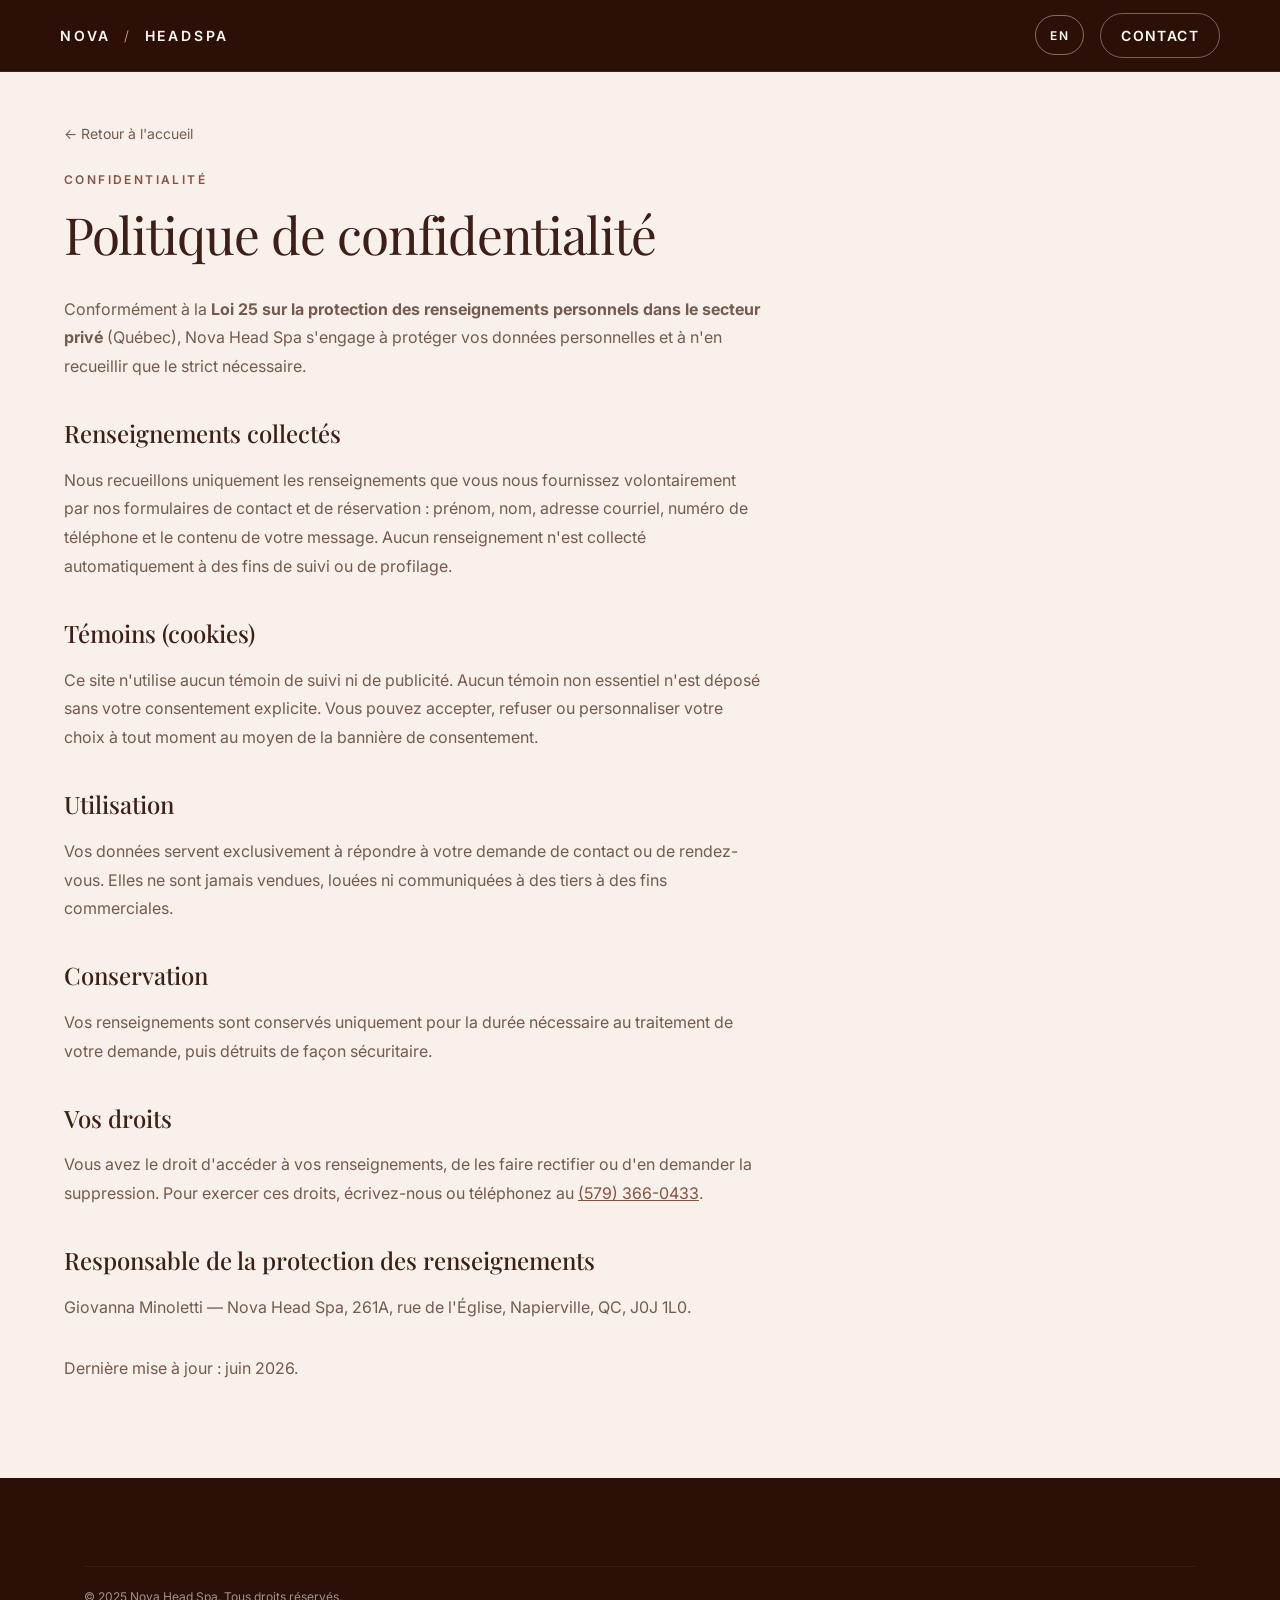
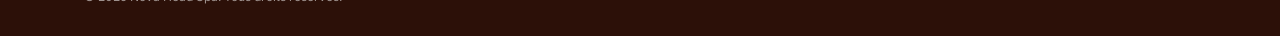
==== commit d416f5ac: "Corrige code postal J0L->J0J 1L0 (cohérence fiche Google)" ====
--- a/confidentialite.html
+++ b/confidentialite.html
@@ -55,7 +55,7 @@
       <p data-i18n="legal.rightsP">Vous avez le droit d'accéder à vos renseignements, de les faire rectifier ou d'en demander la suppression. Pour exercer ces droits, écrivez-nous ou téléphonez au <a href="tel:5793660433">(579) 366-0433</a>.</p>
 
       <h2 data-i18n="legal.respH">Responsable de la protection des renseignements</h2>
-      <p data-i18n="legal.respP">Giovanna Minoletti — Nova Head Spa, 261A, rue de l'Église, Napierville, QC, J0L 1L0.</p>
+      <p data-i18n="legal.respP">Giovanna Minoletti — Nova Head Spa, 261A, rue de l'Église, Napierville, QC, J0J 1L0.</p>
 
       <p class="legal__updated" data-i18n="legal.updated">Dernière mise à jour : juin 2026.</p>
     </div>
--- a/css/style.css
+++ b/css/style.css
@@ -611,7 +611,7 @@
 }
 .gift__media img { width: 100%; border-radius: 12px; display: block; }
 .gift__flip-front img,
-.gift__flip-back img { width: 100%; height: 100%; object-fit: cover; display: block; }
+.gift__flip-back img { width: 100%; height: 100%; object-fit: contain; display: block; }
 
 .gift__flip {
   perspective: 1000px; cursor: pointer;
@@ -628,6 +628,7 @@
   position: absolute; inset: 0; backface-visibility: hidden;
   border-radius: 12px; overflow: hidden;
   box-shadow: 0 8px 30px rgba(61,31,24,0.15);
+  background: #ECCABF; /* blush — comble la fine marge du verso (ratio différent) sans rogner le texte */
 }
 .gift__flip-back { transform: rotateY(180deg); }
 .gift__flip-hint {
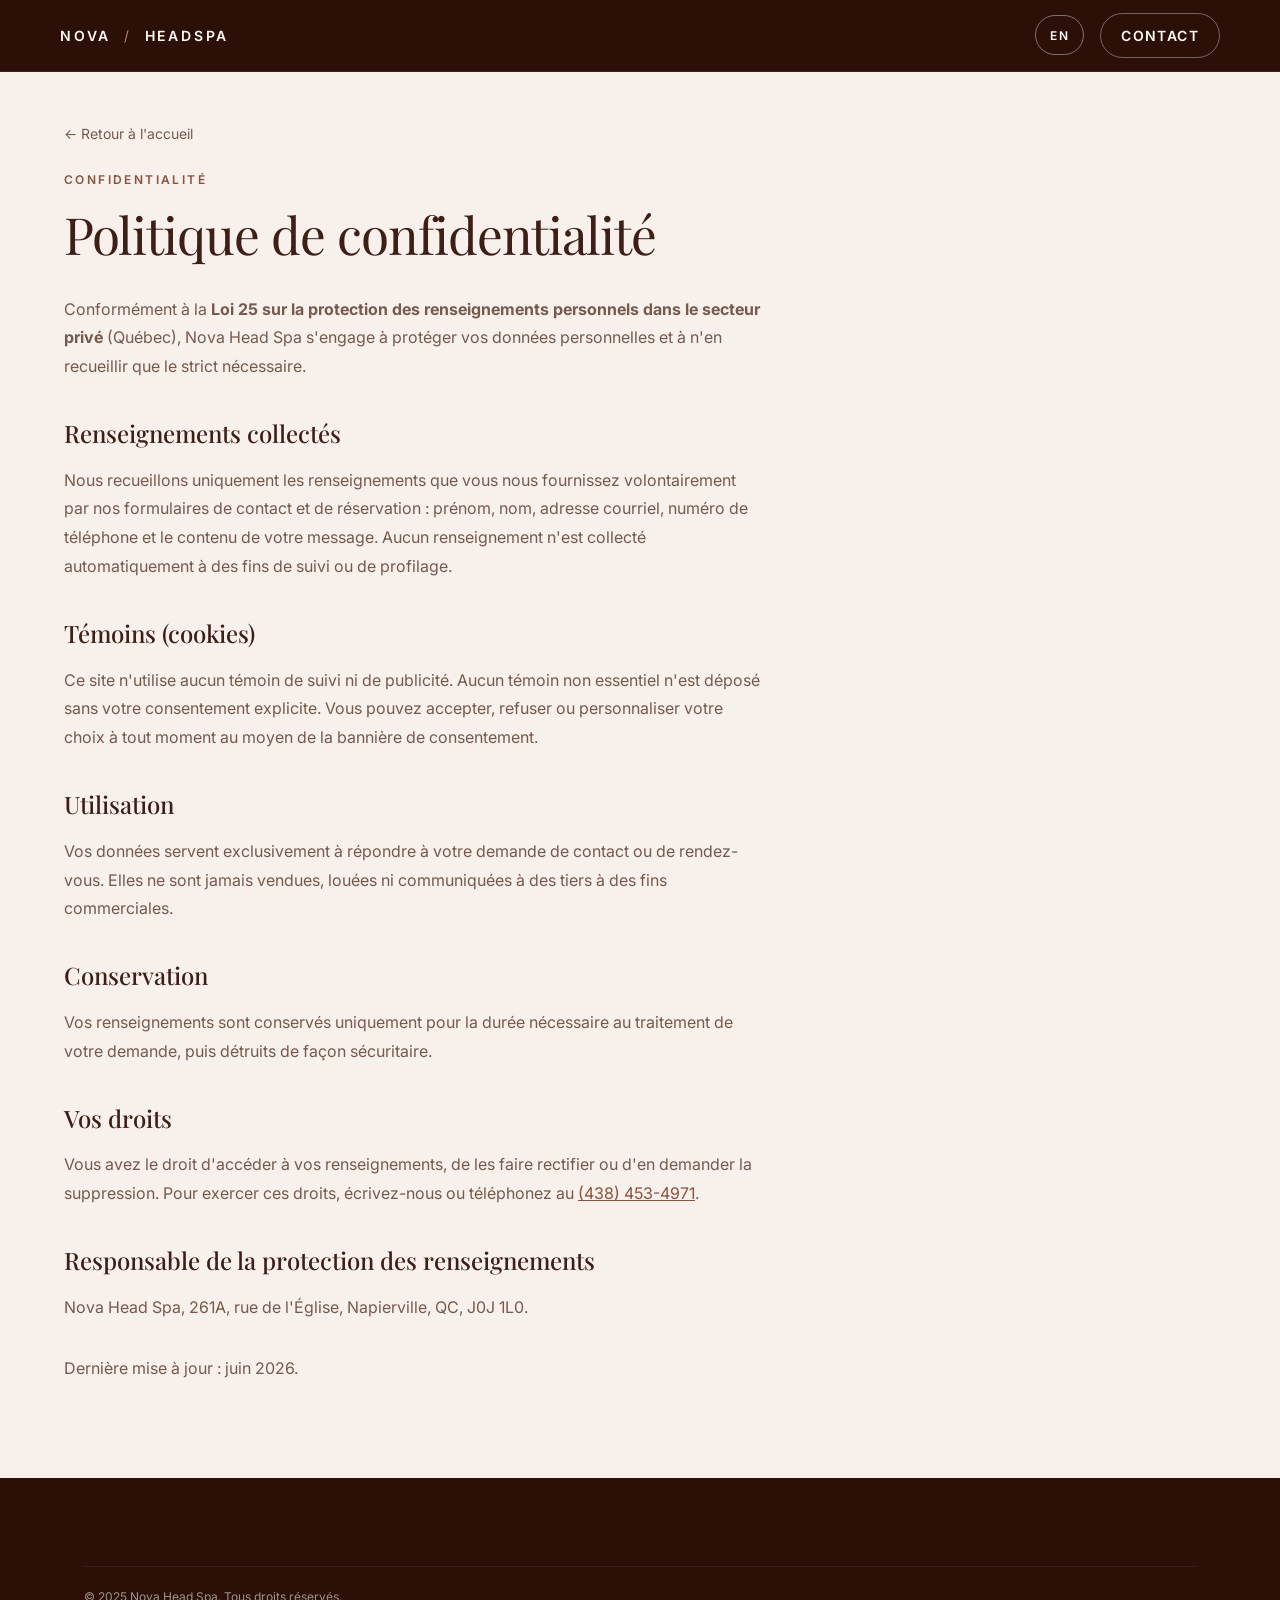
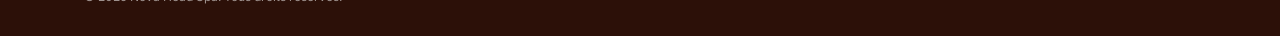
==== commit c79decb4: "Consultation page, gift card recto only, bilingual + WCAG 2.1 AA - Add consultation.html: full quest" ====
--- a/confidentialite.html
+++ b/confidentialite.html
@@ -52,10 +52,10 @@
       <p data-i18n="legal.keepP">Vos renseignements sont conservés uniquement pour la durée nécessaire au traitement de votre demande, puis détruits de façon sécuritaire.</p>
 
       <h2 data-i18n="legal.rightsH">Vos droits</h2>
-      <p data-i18n="legal.rightsP">Vous avez le droit d'accéder à vos renseignements, de les faire rectifier ou d'en demander la suppression. Pour exercer ces droits, écrivez-nous ou téléphonez au <a href="tel:5793660433">(579) 366-0433</a>.</p>
+      <p data-i18n="legal.rightsP">Vous avez le droit d'accéder à vos renseignements, de les faire rectifier ou d'en demander la suppression. Pour exercer ces droits, écrivez-nous ou téléphonez au <a href="tel:4384534971">(438) 453-4971</a>.</p>
 
       <h2 data-i18n="legal.respH">Responsable de la protection des renseignements</h2>
-      <p data-i18n="legal.respP">Giovanna Minoletti — Nova Head Spa, 261A, rue de l'Église, Napierville, QC, J0J 1L0.</p>
+      <p data-i18n="legal.respP">Nova Head Spa, 261A, rue de l'Église, Napierville, QC, J0J 1L0.</p>
 
       <p class="legal__updated" data-i18n="legal.updated">Dernière mise à jour : juin 2026.</p>
     </div>
--- a/css/style.css
+++ b/css/style.css
@@ -96,6 +96,108 @@
 .section__title em { font-style: italic; color: var(--rose); font-weight: 400; }
 
 .section__header { margin-bottom: var(--space-12); text-align: center; }
+
+/* ── PROMO POPUP ───────────────────────────────────────────── */
+.promo-popup {
+  position: fixed; inset: 0; z-index: 9999;
+  display: flex; align-items: center; justify-content: center;
+  padding: 20px;
+}
+.promo-popup.hidden { display: none; }
+.promo-popup__backdrop {
+  position: absolute; inset: 0;
+  background: rgba(0,0,0,0.6); backdrop-filter: blur(6px); -webkit-backdrop-filter: blur(6px);
+}
+.promo-popup__card {
+  position: relative; z-index: 1;
+  background: linear-gradient(160deg, var(--brown-dark) 0%, #4a2518 40%, #5a2e1f 100%);
+  border-radius: 20px; padding: 48px 40px; text-align: center;
+  max-width: 440px; width: 100%;
+  box-shadow: 0 24px 80px rgba(0,0,0,0.4), 0 0 0 1px rgba(255,255,255,0.08) inset;
+  animation: promoIn 0.5s ease-out;
+}
+@keyframes promoIn {
+  from { opacity: 0; transform: scale(0.9) translateY(20px); }
+  to { opacity: 1; transform: scale(1) translateY(0); }
+}
+.promo-popup__close {
+  position: absolute; top: 16px; right: 16px;
+  color: rgba(255,255,255,0.4); font-size: 1.6rem; line-height: 1;
+  transition: color 0.2s;
+}
+.promo-popup__close:hover { color: var(--cream); }
+.promo-popup__sparkles {
+  color: var(--gold); font-size: 1rem; letter-spacing: 0.5em; margin-bottom: 12px;
+}
+.promo-popup__eyebrow {
+  font-size: var(--fs-xs); font-weight: 500; letter-spacing: 0.2em; text-transform: uppercase;
+  color: var(--rose-pale); margin-bottom: 16px;
+}
+.promo-popup__title {
+  font-family: var(--font-display); font-size: clamp(2.2rem, 8vw, 3rem);
+  font-weight: 400; line-height: 1.1; color: var(--cream);
+  margin-bottom: 20px;
+}
+.promo-popup__divider {
+  width: 60px; height: 2px; background: var(--gold); margin: 0 auto 24px; border-radius: 2px;
+}
+.promo-popup__offer {
+  font-size: var(--fs-md); color: rgba(255,255,255,0.85); line-height: 1.6; margin-bottom: 8px;
+}
+.promo-popup__percent {
+  font-family: var(--font-display); font-size: clamp(2.5rem, 10vw, 3.5rem);
+  font-weight: 400; color: var(--rose-pale); display: block; line-height: 1.1; margin-bottom: 4px;
+}
+.promo-popup__detail {
+  font-size: var(--fs-xs); color: rgba(255,255,255,0.5); margin-bottom: 28px; letter-spacing: 0.03em;
+}
+.promo-popup__cta {
+  display: inline-block;
+  background: var(--rose-pale); color: var(--brown-dark);
+  padding: 14px 36px; border-radius: 10px;
+  font-size: var(--fs-sm); font-weight: 600; letter-spacing: 0.06em; text-transform: uppercase;
+  transition: background 0.2s, transform 0.2s;
+}
+.promo-popup__cta:hover { background: var(--cream); transform: translateY(-1px); }
+.promo-popup__tagline {
+  font-size: var(--fs-xs); color: rgba(255,255,255,0.3); margin-top: 20px; letter-spacing: 0.1em;
+}
+
+/* ── PROMO BAR (after popup closes) ────────────────────────── */
+.promo-bar {
+  position: fixed; top: 0; left: 0; width: 100%; z-index: 1002;
+  background: linear-gradient(135deg, var(--brown-dark) 0%, #5a2e1f 100%);
+  color: var(--cream); text-align: center;
+  padding: 12px 40px 14px 16px;
+}
+.promo-bar ~ .navbar { top: calc(var(--promo-h, 42px) - 2px); }
+.promo-bar.hidden ~ .navbar { top: 0; }
+.promo-bar__inner {
+  display: flex; align-items: center; justify-content: center;
+  gap: 10px; flex-wrap: wrap;
+}
+.promo-bar__sparkle {
+  color: var(--gold); font-size: 0.85rem;
+}
+.promo-bar__text {
+  font-size: var(--fs-xs); line-height: 1.5; letter-spacing: 0.02em;
+}
+.promo-bar__text strong { color: var(--rose-pale); }
+.promo-bar__cta {
+  display: inline-block;
+  font-size: var(--fs-xs); font-weight: 600; letter-spacing: 0.08em; text-transform: uppercase;
+  color: var(--brown-dark); background: var(--rose-pale);
+  padding: 5px 14px; border-radius: 6px;
+  transition: background 0.2s;
+}
+.promo-bar__cta:hover { background: var(--cream); }
+.promo-bar__close {
+  position: absolute; top: 50%; right: 12px; transform: translateY(-50%);
+  color: rgba(255,255,255,0.5); font-size: 1.3rem; line-height: 1;
+  transition: color 0.2s;
+}
+.promo-bar__close:hover { color: var(--cream); }
+.promo-bar.hidden { display: none; }
 
 /* ── ACCESSIBILITY ─────────────────────────────────────────── */
 .skip-link {
@@ -227,44 +329,53 @@
 
 /* ── HERO — split layout ──────────────────────────────────── */
 .hero {
-  display: flex; flex-direction: column;
+  position: relative;
   min-height: 100vh; min-height: 100dvh;
-  padding-top: var(--nav-h); background: var(--cream);
-}
-.hero__image {
-  position: relative; width: 100%; height: 50vh; overflow: hidden;
-}
-.hero__image::after {
-  content: '';
-  position: absolute;
-  inset: 0;
-  background: linear-gradient(to bottom, transparent 60%, var(--cream) 100%);
-  pointer-events: none;
-}
-.hero__img,
+  padding-top: calc(var(--nav-h) + var(--promo-h, 0px));
+  overflow: hidden;
+}
+.hero__video-bg {
+  position: absolute; inset: 0; z-index: 0; background: #1a1412;
+}
 .hero__video {
-  width: 100%; height: 100%; object-fit: cover; object-position: center;
+  width: 100%; height: 100%; object-fit: cover; object-position: center center;
+}
+.hero__overlay {
+  position: absolute; inset: 0;
+  background: linear-gradient(to right, rgba(0,0,0,0.82) 0%, rgba(0,0,0,0.6) 40%, rgba(0,0,0,0.25) 100%);
 }
 
 .hero__content {
-  flex: 1; display: flex; flex-direction: column; justify-content: center;
+  position: relative; z-index: 1;
+  display: flex; flex-direction: column; justify-content: center;
+  min-height: 100vh; min-height: 100dvh;
   padding: var(--space-12) var(--space-6) var(--space-16);
 }
 .hero__eyebrow {
   font-size: var(--fs-xs); font-weight: 500; letter-spacing: 0.22em;
-  text-transform: uppercase; color: var(--rose); margin-bottom: var(--space-6);
+  text-transform: uppercase; color: #d4a69e; margin-bottom: var(--space-6);
 }
 .hero__title {
   font-family: var(--font-display); font-size: var(--fs-hero);
-  font-weight: 400; line-height: 1.05; color: var(--text);
+  font-weight: 400; line-height: 1.05; color: var(--cream);
   letter-spacing: -0.02em; margin-bottom: var(--space-8);
+  text-shadow: 0 2px 16px rgba(0,0,0,0.5), 0 1px 3px rgba(0,0,0,0.3);
 }
 .hero__title em { font-style: italic; color: var(--rose); }
 .hero__subtitle {
-  font-size: var(--fs-md); color: var(--text-muted);
+  font-size: var(--fs-md); color: rgba(245,240,235,0.9);
   line-height: 1.8; margin-bottom: var(--space-12); max-width: 440px;
+  text-shadow: 0 1px 10px rgba(0,0,0,0.4);
 }
 .hero__actions { display: flex; flex-direction: column; gap: 12px; }
+
+.btn--outline-light {
+  border: 1.5px solid var(--cream); color: var(--cream);
+  background: transparent; padding: 14px 28px; border-radius: 8px;
+  font-weight: 500; text-decoration: none; text-align: center;
+  transition: background 0.3s, color 0.3s;
+}
+.btn--outline-light:hover { background: var(--cream); color: var(--brown-dark); }
 
 /* ── INTRO STRIP ───────────────────────────────────────────── */
 .intro-strip { background: var(--brown-dark); padding: 14px 20px; }
@@ -355,6 +466,7 @@
 .soin-card__price {
   font-family: var(--font-display); font-size: var(--fs-xl); font-weight: 400; color: var(--text);
 }
+.soin-card__tax { font-family: var(--font-body); font-size: var(--fs-xs); font-weight: 400; opacity: 0.6; }
 .soin-card__cta {
   font-size: var(--fs-sm); font-weight: 600; letter-spacing: 0.08em;
   text-transform: uppercase; color: var(--text-muted);
@@ -418,6 +530,16 @@
 
 /* ── TÉMOIGNAGES ───────────────────────────────────────────── */
 .temoignages { background: var(--cream); }
+.temoignages__featured { max-width: 720px; margin: 0 auto; text-align: center; }
+.temoignages__featured .temoignage-card { text-align: left; }
+.temoignages__featured .temoignage-card__text { font-size: var(--fs-md); }
+.temoignages__cta {
+  display: inline-block; margin-top: var(--space-8);
+  font-size: var(--fs-sm); font-weight: 600; letter-spacing: 0.06em;
+  text-transform: uppercase; color: var(--text);
+  border-bottom: 1.5px solid var(--text); padding-bottom: 4px; transition: all 0.2s;
+}
+.temoignages__cta:hover { color: var(--rose); border-color: var(--rose); }
 .temoignages__grid {
   display: flex; flex-direction: column; gap: 16px;
   max-width: 1100px; margin: 0 auto;
@@ -610,33 +732,49 @@
   max-width: 1100px; margin: 0 auto;
 }
 .gift__media img { width: 100%; border-radius: 12px; display: block; }
-.gift__flip-front img,
-.gift__flip-back img { width: 100%; height: 100%; object-fit: contain; display: block; }
-
-.gift__flip {
-  perspective: 1000px; cursor: pointer;
-  max-width: 600px; margin: 32px auto 0;
-}
-.gift__flip-inner {
-  position: relative; width: 100%; aspect-ratio: 1125 / 675;
-  transition: transform 0.7s var(--ease);
-  transform-style: preserve-3d;
-}
-.gift__flip.is-flipped .gift__flip-inner { transform: rotateY(180deg); }
-.gift__flip-front,
-.gift__flip-back {
-  position: absolute; inset: 0; backface-visibility: hidden;
-  border-radius: 12px; overflow: hidden;
-  box-shadow: 0 8px 30px rgba(61,31,24,0.15);
-  background: #ECCABF; /* blush — comble la fine marge du verso (ratio différent) sans rogner le texte */
-}
-.gift__flip-back { transform: rotateY(180deg); }
-.gift__flip-hint {
-  text-align: center; margin-top: 12px;
-  font-size: var(--fs-xs); color: var(--text-muted);
-  letter-spacing: 0.05em; transition: opacity 0.3s;
-}
-.gift__flip.is-flipped .gift__flip-hint { opacity: 0.5; }
+.gift__tagline {
+  font-family: var(--ff-accent); font-style: italic;
+  font-size: var(--fs-lg); color: var(--rose);
+  letter-spacing: 0.04em; margin-top: -4px;
+}
+
+/* ── CONSULTATION CTA ──────────────────────────────── */
+.consult-cta {
+  background: var(--brown-dark); padding: 72px 0; position: relative; overflow: hidden;
+}
+.consult-cta::before {
+  content: ''; position: absolute; bottom: -80px; left: -60px;
+  width: 240px; height: 240px; border-radius: 50%;
+  background: rgba(200,144,126,0.06);
+}
+.consult-cta__inner {
+  display: flex; align-items: center; justify-content: space-between;
+  gap: 48px; position: relative; z-index: 1;
+}
+.consult-cta__title { color: var(--cream); }
+.consult-cta__title em { color: var(--rose-pale); }
+.consult-cta .section__label { color: var(--rose-pale); }
+.consult-cta__desc {
+  font-size: var(--fs-base); color: rgba(255,255,255,0.65); line-height: 1.8;
+  max-width: 480px; margin-top: var(--space-4);
+}
+.consult-cta__action { text-align: center; flex-shrink: 0; }
+.consult-cta__note {
+  font-size: var(--fs-xs); color: rgba(255,255,255,0.4); margin-top: var(--space-4);
+  letter-spacing: 0.02em;
+}
+.consult-cta__action .btn--dark {
+  background: var(--cream); color: var(--brown-dark);
+  white-space: nowrap;
+}
+.consult-cta__action .btn--dark:hover {
+  background: var(--rose-pale); color: var(--brown-dark);
+}
+@media (max-width: 768px) {
+  .consult-cta__inner { flex-direction: column; text-align: center; gap: 32px; }
+  .consult-cta__desc { max-width: 100%; }
+}
+
 .gift__desc {
   font-size: var(--fs-base); color: var(--text-muted); line-height: 1.8; margin-bottom: 24px;
 }
@@ -850,19 +988,9 @@
   .navbar.navbar--light .navbar__cta:hover { background: var(--brown-dark); color: var(--white); border-color: var(--brown-dark); }
   .navbar__inner { padding: 0 40px; }
 
-  /* Hero split — text left, image right bleeds under content */
-  .hero { flex-direction: row; min-height: 100vh; min-height: 100dvh; position: relative; }
-  .hero__image { position: absolute; top: 0; right: 0; width: 75%; height: 100%; left: auto; }
-  .hero__image::after {
-    background: linear-gradient(to left, transparent 55%, var(--cream) 100%),
-                linear-gradient(to bottom, transparent 65%, var(--cream) 100%),
-                linear-gradient(to top, transparent 88%, var(--cream) 100%);
-  }
+  /* Hero — fullscreen video bg */
   .hero__content {
-    width: 50%; min-height: 100vh; min-height: 100dvh;
-    padding: 0 80px; padding-top: var(--nav-h);
-    margin-right: auto; position: relative; z-index: 1;
-    display: flex; flex-direction: column; justify-content: center;
+    width: 50%; padding: 0 80px; padding-top: var(--nav-h);
   }
   .hero__actions { flex-direction: column; gap: 14px; max-width: 280px; }
 
@@ -903,7 +1031,6 @@
   .gift__inner { flex-direction: row; align-items: center; justify-content: center; gap: 64px; }
   .gift__content { flex: 1; }
   .gift__media { flex: 1.2; }
-  .gift__flip { max-width: 680px; }
   .gift__actions { flex-direction: row; }
 
   /* Contact */
